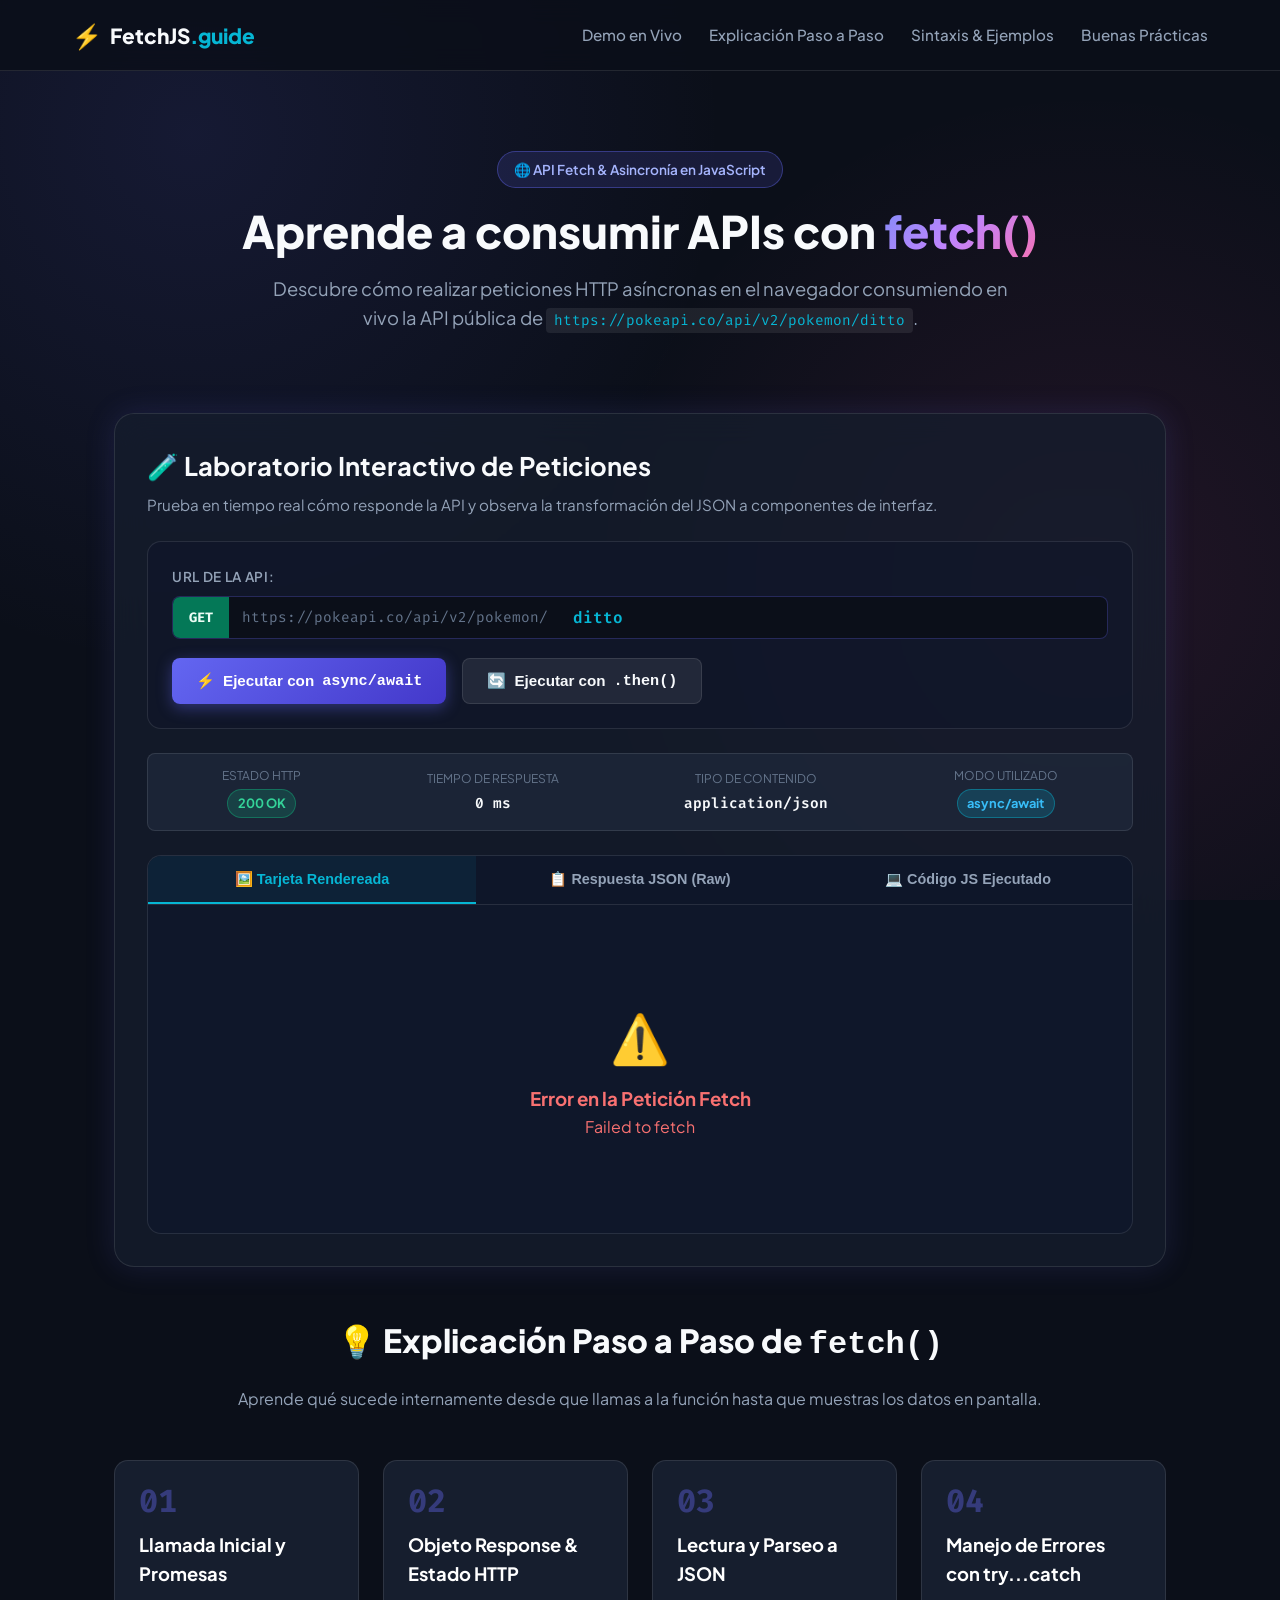
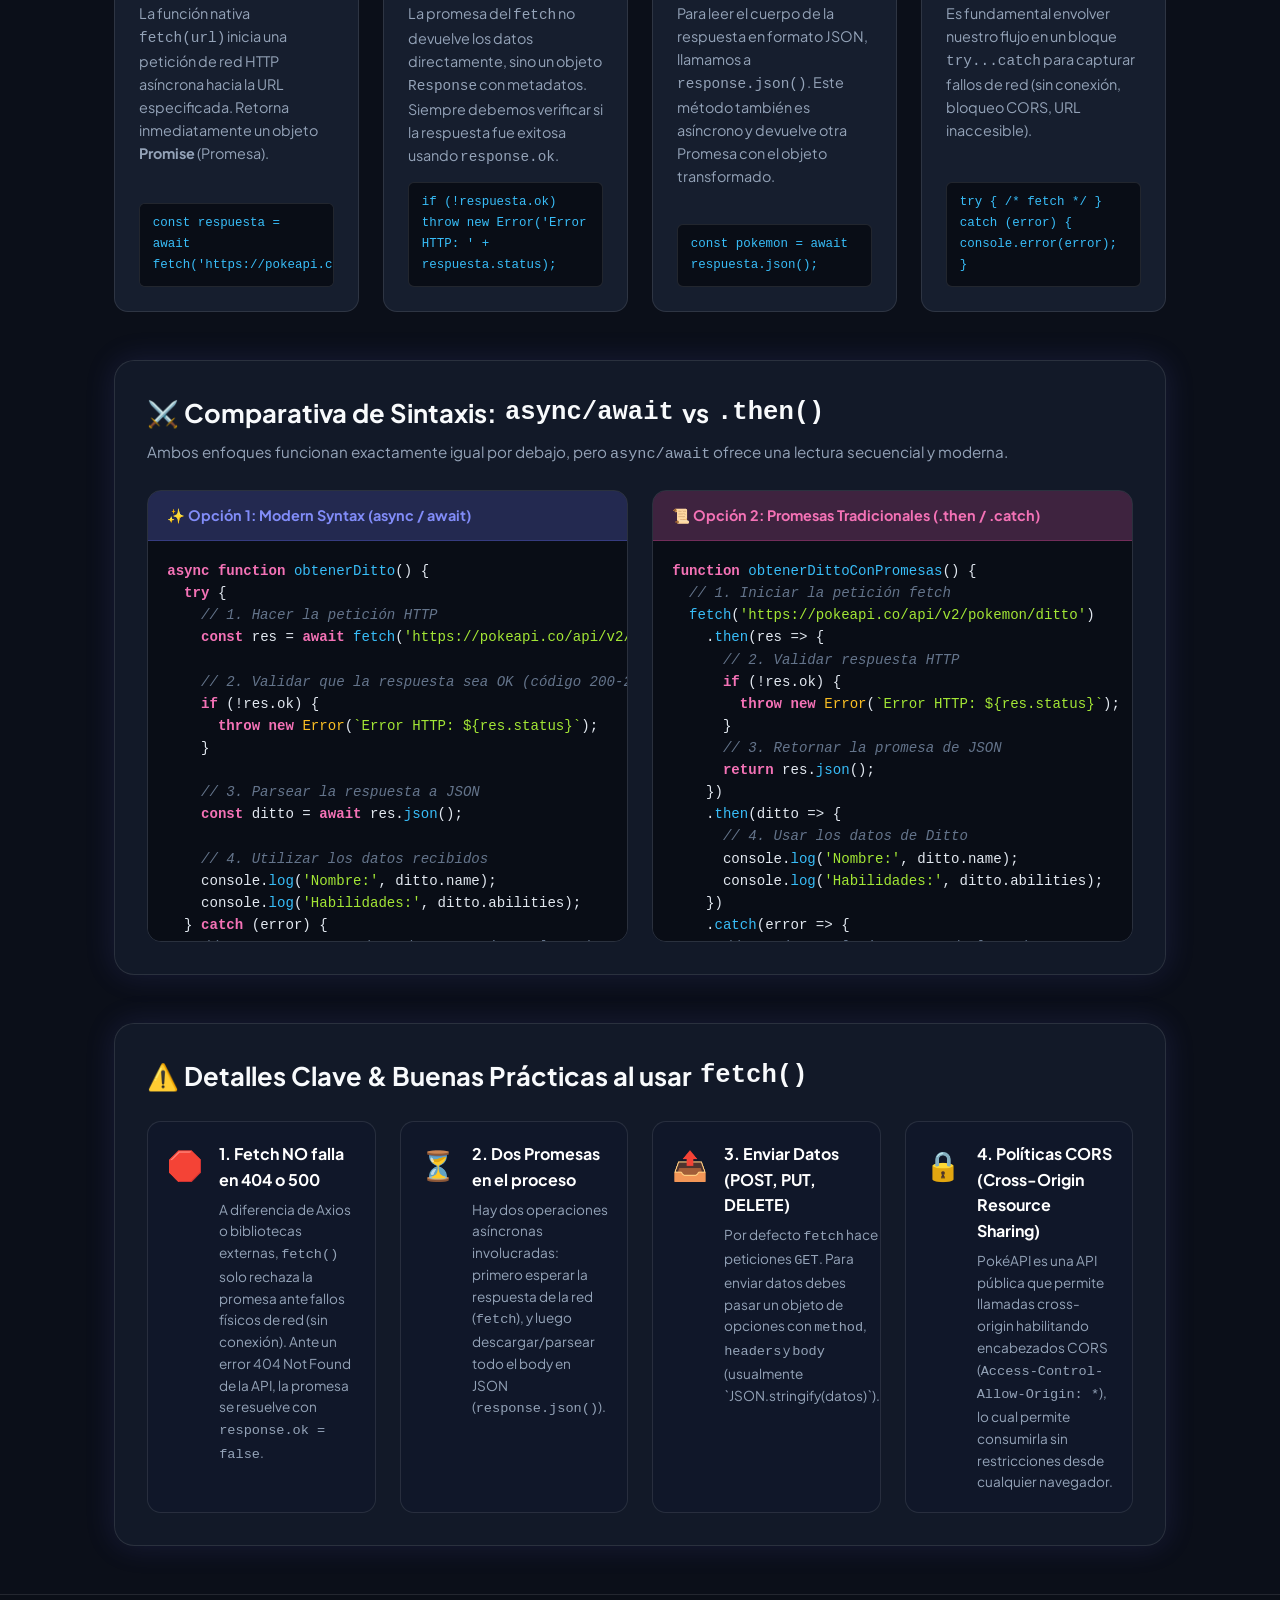
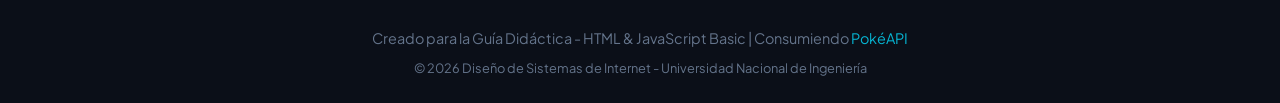
==== index.html @ 73b81c38 "init" ====
<!DOCTYPE html>
<html lang="es">

<head>
    <meta charset="UTF-8">
    <meta name="viewport" content="width=device-width, initial-scale=1.0">
    <title>Guía Interactiva: Cómo funciona Fetch en JavaScript con PokéAPI</title>
    <meta name="description" content="Aprende a utilizar la API Fetch de JavaScript consumiendo la PokéAPI pública de Ditto. Guía paso a paso con demos interactivas y código listo para usar.">
    <!-- Google Fonts -->
    <link rel="preconnect" href="https://fonts.googleapis.com">
    <link rel="preconnect" href="https://fonts.gstatic.com" crossorigin>
    <link href="https://fonts.googleapis.com/css2?family=Fira+Code:wght@400;500;600&family=Plus+Jakarta+Sans:wght@400;500;600;700;800&display=swap" rel="stylesheet">
    <!-- Estilos CSS -->
    <link rel="stylesheet" href="css/styles.css">
</head>

<body>

    <!-- Header Navigation -->
    <header class="navbar">
        <div class="nav-container">
            <div class="logo">
                <span class="logo-icon">⚡</span>
                <span class="logo-text">FetchJS<span class="highlight">.guide</span></span>
            </div>
            <nav>
                <a href="#demostracion" class="nav-link">Demo en Vivo</a>
                <a href="#explicacion" class="nav-link">Explicación Paso a Paso</a>
                <a href="#comparativa" class="nav-link">Sintaxis & Ejemplos</a>
                <a href="#buenas-practicas" class="nav-link">Buenas Prácticas</a>
            </nav>
        </div>
    </header>

    <main class="main-container">

        <!-- Hero Section -->
        <section class="hero-section">
            <div class="hero-badge">🌐 API Fetch & Asincronía en JavaScript</div>
            <h1 class="hero-title">Aprende a consumir APIs con <span class="gradient-text">fetch()</span></h1>
            <p class="hero-subtitle">
                Descubre cómo realizar peticiones HTTP asíncronas en el navegador consumiendo en vivo la API pública de 
                <code>https://pokeapi.co/api/v2/pokemon/ditto</code>.
            </p>
        </section>

        <!-- Live Playground Section -->
        <section id="demostracion" class="card demo-card">
            <div class="card-header">
                <h2>🧪 Laboratorio Interactivo de Peticiones</h2>
                <p>Prueba en tiempo real cómo responde la API y observa la transformación del JSON a componentes de interfaz.</p>
            </div>

            <div class="demo-controls">
                <div class="input-group">
                    <label for="pokemonInput">URL de la API:</label>
                    <div class="url-bar">
                        <span class="http-method">GET</span>
                        <span class="url-base">https://pokeapi.co/api/v2/pokemon/</span>
                        <input type="text" id="pokemonInput" value="ditto" placeholder="ej: ditto, pikachu, 132">
                    </div>
                </div>
                <div class="action-buttons">
                    <button id="btnFetchAsync" class="btn btn-primary">
                        <span class="btn-icon">⚡</span> Ejecutar con <code>async/await</code>
                    </button>
                    <button id="btnFetchPromises" class="btn btn-secondary">
                        <span class="btn-icon">🔄</span> Ejecutar con <code>.then()</code>
                    </button>
                </div>
            </div>

            <!-- Status & Metrics bar -->
            <div id="metricsBar" class="metrics-bar hidden">
                <div class="metric-item">
                    <span class="metric-label">Estado HTTP</span>
                    <span id="metricStatus" class="badge badge-success">200 OK</span>
                </div>
                <div class="metric-item">
                    <span class="metric-label">Tiempo de Respuesta</span>
                    <span id="metricTime" class="metric-value">0 ms</span>
                </div>
                <div class="metric-item">
                    <span class="metric-label">Tipo de Contenido</span>
                    <span id="metricType" class="metric-value">application/json</span>
                </div>
                <div class="metric-item">
                    <span class="metric-label">Modo Utilizado</span>
                    <span id="metricMode" class="badge badge-info">async/await</span>
                </div>
            </div>

            <!-- Tabs container -->
            <div class="tabs-container">
                <div class="tabs-header">
                    <button class="tab-btn active" data-tab="tab-card">🖼️ Tarjeta Rendereada</button>
                    <button class="tab-btn" data-tab="tab-json">📋 Respuesta JSON (Raw)</button>
                    <button class="tab-btn" data-tab="tab-code">💻 Código JS Ejecutado</button>
                </div>

                <div class="tabs-content">
                    <!-- Tab 1: Rendered Card -->
                    <div id="tab-card" class="tab-pane active">
                        <div id="pokemonCardDisplay" class="pokemon-display-container">
                            <div class="placeholder-state">
                                <span class="placeholder-icon">🔍</span>
                                <p>Haz clic en <strong>Ejecutar</strong> para obtener los datos de Ditto de la PokéAPI.</p>
                            </div>
                        </div>
                    </div>

                    <!-- Tab 2: Raw JSON -->
                    <div id="tab-json" class="tab-pane">
                        <div class="code-header">
                            <span>Respuesta Servidor JSON</span>
                            <button id="btnCopyJson" class="btn-sm">📋 Copiar JSON</button>
                        </div>
                        <pre id="jsonOutput" class="code-block"><code>// Presiona "Ejecutar" para ver la respuesta JSON aquí...</code></pre>
                    </div>

                    <!-- Tab 3: Executed Code -->
                    <div id="tab-code" class="tab-pane">
                        <div class="code-header">
                            <span id="codeTitle">Código JavaScript Ejecutado</span>
                            <button id="btnCopyCode" class="btn-sm">📋 Copiar Código</button>
                        </div>
                        <pre id="codeOutput" class="code-block"><code id="codeSnippetContent"></code></pre>
                    </div>
                </div>
            </div>
        </section>

        <!-- Step-by-Step Educational Explanation -->
        <section id="explicacion" class="explanation-section">
            <h2 class="section-title">💡 Explicación Paso a Paso de <code>fetch()</code></h2>
            <p class="section-subtitle">Aprende qué sucede internamente desde que llamas a la función hasta que muestras los datos en pantalla.</p>

            <div class="steps-grid">
                <!-- Step 1 -->
                <div class="step-card">
                    <div class="step-number">01</div>
                    <h3>Llamada Inicial y Promesas</h3>
                    <p>
                        La función nativa <code>fetch(url)</code> inicia una petición de red HTTP asíncrona hacia la URL especificada.
                        Retorna inmediatamente un objeto <strong>Promise</strong> (Promesa).
                    </p>
                    <div class="mini-code">
                        <code>const respuesta = await fetch('https://pokeapi.co/api/v2/pokemon/ditto');</code>
                    </div>
                </div>

                <!-- Step 2 -->
                <div class="step-card">
                    <div class="step-number">02</div>
                    <h3>Objeto Response & Estado HTTP</h3>
                    <p>
                        La promesa del <code>fetch</code> no devuelve los datos directamente, sino un objeto <code>Response</code> con metadatos.
                        Siempre debemos verificar si la respuesta fue exitosa usando <code>response.ok</code>.
                    </p>
                    <div class="mini-code">
                        <code>if (!respuesta.ok) throw new Error('Error HTTP: ' + respuesta.status);</code>
                    </div>
                </div>

                <!-- Step 3 -->
                <div class="step-card">
                    <div class="step-number">03</div>
                    <h3>Lectura y Parseo a JSON</h3>
                    <p>
                        Para leer el cuerpo de la respuesta en formato JSON, llamamos a <code>response.json()</code>.
                        Este método también es asíncrono y devuelve otra Promesa con el objeto transformado.
                    </p>
                    <div class="mini-code">
                        <code>const pokemon = await respuesta.json();</code>
                    </div>
                </div>

                <!-- Step 4 -->
                <div class="step-card">
                    <div class="step-number">04</div>
                    <h3>Manejo de Errores con try...catch</h3>
                    <p>
                        Es fundamental envolver nuestro flujo en un bloque <code>try...catch</code> para capturar fallos de red (sin conexión, bloqueo CORS, URL inaccesible).
                    </p>
                    <div class="mini-code">
                        <code>try { /* fetch */ } catch (error) { console.error(error); }</code>
                    </div>
                </div>
            </div>
        </section>

        <!-- Syntax Comparison Section -->
        <section id="comparativa" class="card">
            <div class="card-header">
                <h2>⚔️ Comparativa de Sintaxis: <code>async/await</code> vs <code>.then()</code></h2>
                <p>Ambos enfoques funcionan exactamente igual por debajo, pero <code>async/await</code> ofrece una lectura secuencial y moderna.</p>
            </div>

            <div class="comparison-grid">
                <!-- Modern Syntax -->
                <div class="code-box">
                    <div class="code-box-header badge-modern">
                        <span>✨ Opción 1: Modern Syntax (async / await)</span>
                    </div>
                    <pre class="code-block"><code><span class="kwd">async function</span> <span class="fn">obtenerDitto</span>() {
  <span class="kwd">try</span> {
    <span class="com">// 1. Hacer la petición HTTP</span>
    <span class="kwd">const</span> res = <span class="kwd">await</span> <span class="fn">fetch</span>(<span class="str">'https://pokeapi.co/api/v2/pokemon/ditto'</span>);
    
    <span class="com">// 2. Validar que la respuesta sea OK (código 200-299)</span>
    <span class="kwd">if</span> (!res.ok) {
      <span class="kwd">throw new</span> <span class="typ">Error</span>(<span class="str">`Error HTTP: ${res.status}`</span>);
    }

    <span class="com">// 3. Parsear la respuesta a JSON</span>
    <span class="kwd">const</span> ditto = <span class="kwd">await</span> res.<span class="fn">json</span>();
    
    <span class="com">// 4. Utilizar los datos recibidos</span>
    console.<span class="fn">log</span>(<span class="str">'Nombre:'</span>, ditto.name);
    console.<span class="fn">log</span>(<span class="str">'Habilidades:'</span>, ditto.abilities);
  } <span class="kwd">catch</span> (error) {
    <span class="com">// Captura errores de red o excepciones lanzadas</span>
    console.<span class="fn">error</span>(<span class="str">'Ocurrió un error:'</span>, error.message);
  }
}</code></pre>
                </div>

                <!-- Traditional Promises Syntax -->
                <div class="code-box">
                    <div class="code-box-header badge-traditional">
                        <span>📜 Opción 2: Promesas Tradicionales (.then / .catch)</span>
                    </div>
                    <pre class="code-block"><code><span class="kwd">function</span> <span class="fn">obtenerDittoConPromesas</span>() {
  <span class="com">// 1. Iniciar la petición fetch</span>
  <span class="fn">fetch</span>(<span class="str">'https://pokeapi.co/api/v2/pokemon/ditto'</span>)
    .<span class="fn">then</span>(res => {
      <span class="com">// 2. Validar respuesta HTTP</span>
      <span class="kwd">if</span> (!res.ok) {
        <span class="kwd">throw new</span> <span class="typ">Error</span>(<span class="str">`Error HTTP: ${res.status}`</span>);
      }
      <span class="com">// 3. Retornar la promesa de JSON</span>
      <span class="kwd">return</span> res.<span class="fn">json</span>();
    })
    .<span class="fn">then</span>(ditto => {
      <span class="com">// 4. Usar los datos de Ditto</span>
      console.<span class="fn">log</span>(<span class="str">'Nombre:'</span>, ditto.name);
      console.<span class="fn">log</span>(<span class="str">'Habilidades:'</span>, ditto.abilities);
    })
    .<span class="fn">catch</span>(error => {
      <span class="com">// Manejar cualquier error de la cadena</span>
      console.<span class="fn">error</span>(<span class="str">'Ocurrió un error:'</span>, error.message);
    });
}</code></pre>
                </div>
            </div>
        </section>

        <!-- Best Practices & Gotchas -->
        <section id="buenas-practicas" class="card">
            <div class="card-header">
                <h2>⚠️ Detalles Clave & Buenas Prácticas al usar <code>fetch()</code></h2>
            </div>
            <div class="tips-grid">
                <div class="tip-card">
                    <div class="tip-icon">🛑</div>
                    <div>
                        <h4>1. Fetch NO falla en 404 o 500</h4>
                        <p>A diferencia de Axios o bibliotecas externas, <code>fetch()</code> solo rechaza la promesa ante fallos físicos de red (sin conexión). Ante un error 404 Not Found de la API, la promesa se resuelve con <code>response.ok = false</code>.</p>
                    </div>
                </div>

                <div class="tip-card">
                    <div class="tip-icon">⏳</div>
                    <div>
                        <h4>2. Dos Promesas en el proceso</h4>
                        <p>Hay dos operaciones asíncronas involucradas: primero esperar la respuesta de la red (<code>fetch</code>), y luego descargar/parsear todo el body en JSON (<code>response.json()</code>).</p>
                    </div>
                </div>

                <div class="tip-card">
                    <div class="tip-icon">📤</div>
                    <div>
                        <h4>3. Enviar Datos (POST, PUT, DELETE)</h4>
                        <p>Por defecto <code>fetch</code> hace peticiones <code>GET</code>. Para enviar datos debes pasar un objeto de opciones con <code>method</code>, <code>headers</code> y <code>body</code> (usualmente `JSON.stringify(datos)`).</p>
                    </div>
                </div>

                <div class="tip-card">
                    <div class="tip-icon">🔒</div>
                    <div>
                        <h4>4. Políticas CORS (Cross-Origin Resource Sharing)</h4>
                        <p>PokéAPI es una API pública que permite llamadas cross-origin habilitando encabezados CORS (<code>Access-Control-Allow-Origin: *</code>), lo cual permite consumirla sin restricciones desde cualquier navegador.</p>
                    </div>
                </div>
            </div>
        </section>

    </main>

    <!-- Footer -->
    <footer class="footer">
        <div class="footer-content">
            <p>Creado para la Guía Didáctica - HTML & JavaScript Basic | Consumiendo <a href="https://pokeapi.co/" target="_blank">PokéAPI</a></p>
            <p class="copyright">&copy; 2026 Dise&ntilde;o de Sistemas de Internet - Universidad Nacional de Ingeniería</p>
        </div>
    </footer>

    <!-- JavaScript Logic -->
    <script src="js/app.js"></script>
</body>

</html>
---- css/styles.css ----
/* ==========================================================================
   FetchJS Guide - Modern Dark CSS Design System
   ========================================================================== */

:root {
    --bg-main: #0b0f19;
    --bg-card: rgba(22, 30, 46, 0.75);
    --bg-card-solid: #161e2e;
    --bg-input: #0f172a;
    --border-color: rgba(255, 255, 255, 0.1);
    --border-accent: rgba(99, 102, 241, 0.3);

    --text-primary: #f8fafc;
    --text-secondary: #94a3b8;
    --text-muted: #64748b;

    --accent-primary: #6366f1;
    --accent-primary-hover: #4f46e5;
    --accent-secondary: #ec4899;
    --accent-cyan: #06b6d4;
    --accent-pokemon: #ff3d5a;
    --accent-success: #10b981;
    --accent-warning: #f59e0b;

    --font-sans: 'Plus Jakarta Sans', -apple-system, BlinkMacSystemFont, sans-serif;
    --font-code: 'Fira Code', monospace;

    --radius-sm: 8px;
    --radius-md: 14px;
    --radius-lg: 20px;
    --shadow-glow: 0 0 30px rgba(99, 102, 241, 0.15);
}

/* Reset & Base Styles */
* {
    box-sizing: border-box;
    margin: 0;
    padding: 0;
}

html {
    scroll-behavior: smooth;
}

body {
    font-family: var(--font-sans);
    background-color: var(--bg-main);
    color: var(--text-primary);
    line-height: 1.6;
    min-height: 100vh;
    background-image: 
        radial-gradient(circle at 15% 15%, rgba(99, 102, 241, 0.12) 0%, transparent 40%),
        radial-gradient(circle at 85% 65%, rgba(236, 72, 153, 0.1) 0%, transparent 40%);
    background-attachment: fixed;
}

/* Navigation Bar */
.navbar {
    position: sticky;
    top: 0;
    z-index: 100;
    background: rgba(11, 15, 25, 0.85);
    backdrop-filter: blur(12px);
    border-bottom: 1px solid var(--border-color);
}

.nav-container {
    max-width: 1200px;
    margin: 0 auto;
    padding: 1rem 2rem;
    display: flex;
    justify-content: space-between;
    align-items: center;
}

.logo {
    display: flex;
    align-items: center;
    gap: 0.5rem;
    font-size: 1.3rem;
    font-weight: 800;
}

.logo-icon {
    font-size: 1.5rem;
}

.highlight {
    color: var(--accent-cyan);
}

.nav-link {
    color: var(--text-secondary);
    text-decoration: none;
    margin-left: 1.5rem;
    font-size: 0.95rem;
    font-weight: 500;
    transition: all 0.2s ease;
}

.nav-link:hover {
    color: var(--text-primary);
    text-shadow: 0 0 10px rgba(255, 255, 255, 0.3);
}

/* Layout Container */
.main-container {
    max-width: 1100px;
    margin: 0 auto;
    padding: 3rem 1.5rem;
    display: flex;
    flex-direction: column;
    gap: 3rem;
}

/* Hero Section */
.hero-section {
    text-align: center;
    padding: 2rem 0;
}

.hero-badge {
    display: inline-block;
    padding: 0.4rem 1rem;
    border-radius: 50px;
    background: rgba(99, 102, 241, 0.15);
    border: 1px solid rgba(99, 102, 241, 0.4);
    color: #a5b4fc;
    font-size: 0.85rem;
    font-weight: 600;
    margin-bottom: 1rem;
}

.hero-title {
    font-size: 2.8rem;
    font-weight: 800;
    line-height: 1.2;
    margin-bottom: 1rem;
}

.gradient-text {
    background: linear-gradient(135deg, #818cf8 0%, #c084fc 50%, #f472b6 100%);
    -webkit-background-clip: text;
    -webkit-text-fill-color: transparent;
}

.hero-subtitle {
    font-size: 1.15rem;
    color: var(--text-secondary);
    max-width: 750px;
    margin: 0 auto;
}

.hero-subtitle code {
    background: rgba(255, 255, 255, 0.08);
    padding: 0.2rem 0.5rem;
    border-radius: 4px;
    font-family: var(--font-code);
    color: var(--accent-cyan);
    font-size: 0.9rem;
}

/* Cards & Containers */
.card {
    background: var(--bg-card);
    backdrop-filter: blur(16px);
    border: 1px solid var(--border-color);
    border-radius: var(--radius-lg);
    padding: 2rem;
    box-shadow: var(--shadow-glow);
}

.card-header {
    margin-bottom: 1.5rem;
}

.card-header h2 {
    font-size: 1.6rem;
    margin-bottom: 0.4rem;
    display: flex;
    align-items: center;
    gap: 0.5rem;
}

.card-header p {
    color: var(--text-secondary);
    font-size: 0.95rem;
}

/* Demo Controls */
.demo-controls {
    display: flex;
    flex-direction: column;
    gap: 1.2rem;
    background: rgba(15, 23, 42, 0.6);
    padding: 1.5rem;
    border-radius: var(--radius-md);
    border: 1px solid var(--border-color);
    margin-bottom: 1.5rem;
}

.input-group label {
    display: block;
    font-size: 0.85rem;
    font-weight: 600;
    color: var(--text-secondary);
    margin-bottom: 0.5rem;
    text-transform: uppercase;
    letter-spacing: 0.05em;
}

.url-bar {
    display: flex;
    align-items: center;
    background: var(--bg-main);
    border: 1px solid var(--border-accent);
    border-radius: var(--radius-sm);
    overflow: hidden;
}

.http-method {
    background: #047857;
    color: #ecfdf5;
    font-weight: 700;
    padding: 0.6rem 1rem;
    font-size: 0.85rem;
    font-family: var(--font-code);
}

.url-base {
    padding: 0 0.8rem;
    color: var(--text-muted);
    font-family: var(--font-code);
    font-size: 0.9rem;
    white-space: nowrap;
}

.url-bar input {
    flex: 1;
    background: transparent;
    border: none;
    color: var(--accent-cyan);
    font-family: var(--font-code);
    font-size: 1rem;
    font-weight: 600;
    padding: 0.6rem 0.8rem;
    outline: none;
}

.action-buttons {
    display: flex;
    gap: 1rem;
    flex-wrap: wrap;
}

/* Buttons */
.btn {
    padding: 0.8rem 1.5rem;
    border-radius: var(--radius-sm);
    font-weight: 600;
    font-size: 0.95rem;
    cursor: pointer;
    border: none;
    display: inline-flex;
    align-items: center;
    gap: 0.5rem;
    transition: all 0.2s ease;
}

.btn-primary {
    background: linear-gradient(135deg, var(--accent-primary) 0%, #4338ca 100%);
    color: #fff;
    box-shadow: 0 4px 15px rgba(99, 102, 241, 0.4);
}

.btn-primary:hover {
    transform: translateY(-2px);
    box-shadow: 0 6px 20px rgba(99, 102, 241, 0.6);
}

.btn-secondary {
    background: rgba(255, 255, 255, 0.08);
    color: var(--text-primary);
    border: 1px solid var(--border-color);
}

.btn-secondary:hover {
    background: rgba(255, 255, 255, 0.15);
    transform: translateY(-2px);
}

.btn-sm {
    background: rgba(255, 255, 255, 0.1);
    border: 1px solid var(--border-color);
    color: var(--text-secondary);
    padding: 0.3rem 0.7rem;
    border-radius: 4px;
    font-size: 0.8rem;
    cursor: pointer;
    transition: all 0.2s ease;
}

.btn-sm:hover {
    background: rgba(255, 255, 255, 0.2);
    color: var(--text-primary);
}

/* Metrics Bar */
.metrics-bar {
    display: flex;
    justify-content: space-around;
    align-items: center;
    background: rgba(30, 41, 59, 0.8);
    padding: 0.8rem 1.2rem;
    border-radius: var(--radius-sm);
    border: 1px solid var(--border-color);
    margin-bottom: 1.5rem;
    flex-wrap: wrap;
    gap: 1rem;
}

.metrics-bar.hidden {
    display: none;
}

.metric-item {
    display: flex;
    flex-direction: column;
    align-items: center;
    gap: 0.2rem;
}

.metric-label {
    font-size: 0.75rem;
    color: var(--text-muted);
    text-transform: uppercase;
}

.metric-value {
    font-weight: 600;
    font-size: 0.9rem;
    font-family: var(--font-code);
}

.badge {
    padding: 0.2rem 0.6rem;
    border-radius: 20px;
    font-size: 0.8rem;
    font-weight: 700;
}

.badge-success { background: rgba(16, 185, 129, 0.2); color: #34d399; border: 1px solid rgba(16, 185, 129, 0.4); }
.badge-danger { background: rgba(239, 68, 68, 0.2); color: #f87171; border: 1px solid rgba(239, 68, 68, 0.4); }
.badge-info { background: rgba(6, 182, 212, 0.2); color: #38bdf8; border: 1px solid rgba(6, 182, 212, 0.4); }

/* Tabs Component */
.tabs-container {
    border: 1px solid var(--border-color);
    border-radius: var(--radius-md);
    overflow: hidden;
    background: var(--bg-input);
}

.tabs-header {
    display: flex;
    background: rgba(15, 23, 42, 0.9);
    border-bottom: 1px solid var(--border-color);
}

.tab-btn {
    flex: 1;
    padding: 0.9rem 1rem;
    background: transparent;
    border: none;
    color: var(--text-secondary);
    font-weight: 600;
    font-size: 0.9rem;
    cursor: pointer;
    transition: all 0.2s ease;
    border-bottom: 2px solid transparent;
}

.tab-btn:hover {
    color: var(--text-primary);
    background: rgba(255, 255, 255, 0.03);
}

.tab-btn.active {
    color: var(--accent-cyan);
    border-bottom-color: var(--accent-cyan);
    background: rgba(6, 182, 212, 0.08);
}

.tabs-content {
    padding: 1.5rem;
}

.tab-pane {
    display: none;
}

.tab-pane.active {
    display: block;
}

/* Rendered Pokemon Card */
.pokemon-display-container {
    min-height: 280px;
    display: flex;
    align-items: center;
    justify-content: center;
}

.placeholder-state {
    text-align: center;
    color: var(--text-muted);
}

.placeholder-icon {
    font-size: 3rem;
    display: block;
    margin-bottom: 0.5rem;
}

/* Pokemon Card Design */
.pokemon-card {
    display: flex;
    flex-direction: row;
    gap: 2rem;
    background: linear-gradient(135deg, rgba(30, 41, 59, 0.8) 0%, rgba(15, 23, 42, 0.9) 100%);
    border: 1px solid rgba(255, 255, 255, 0.15);
    border-radius: var(--radius-md);
    padding: 1.5rem;
    width: 100%;
    align-items: center;
    box-shadow: 0 10px 30px rgba(0, 0, 0, 0.4);
}

@media (max-width: 768px) {
    .pokemon-card {
        flex-direction: column;
        text-align: center;
    }
}

.pokemon-img-box {
    position: relative;
    background: radial-gradient(circle, rgba(99, 102, 241, 0.2) 0%, transparent 70%);
    padding: 1rem;
    border-radius: 50%;
    flex-shrink: 0;
}

.pokemon-img-box img {
    width: 180px;
    height: 180px;
    object-fit: contain;
    filter: drop-shadow(0 8px 16px rgba(0, 0, 0, 0.5));
    transition: transform 0.3s ease;
}

.pokemon-img-box img:hover {
    transform: scale(1.08) rotate(3deg);
}

.pokemon-info {
    flex: 1;
    display: flex;
    flex-direction: column;
    gap: 0.8rem;
}

.pokemon-title-row {
    display: flex;
    align-items: center;
    gap: 1rem;
}

.pokemon-name {
    font-size: 2rem;
    font-weight: 800;
    text-transform: capitalize;
    color: #fff;
}

.pokemon-id {
    font-family: var(--font-code);
    color: var(--text-muted);
    font-size: 1.1rem;
    font-weight: 700;
}

.types-list {
    display: flex;
    gap: 0.5rem;
}

.type-tag {
    padding: 0.2rem 0.8rem;
    border-radius: 12px;
    font-size: 0.8rem;
    font-weight: 700;
    text-transform: uppercase;
    letter-spacing: 0.05em;
    background: rgba(255, 255, 255, 0.1);
    border: 1px solid rgba(255, 255, 255, 0.2);
}

.pokemon-stats {
    display: grid;
    grid-template-columns: repeat(auto-fit, minmax(130px, 1fr));
    gap: 0.8rem;
    margin-top: 0.5rem;
}

.stat-item {
    background: rgba(15, 23, 42, 0.6);
    padding: 0.6rem 0.8rem;
    border-radius: 8px;
    border: 1px solid rgba(255, 255, 255, 0.05);
}

.stat-label {
    font-size: 0.75rem;
    color: var(--text-secondary);
    display: block;
    margin-bottom: 0.2rem;
}

.stat-val {
    font-weight: 700;
    font-size: 1rem;
    color: var(--accent-cyan);
}

.stat-bar-bg {
    height: 4px;
    background: rgba(255, 255, 255, 0.1);
    border-radius: 2px;
    margin-top: 0.4rem;
    overflow: hidden;
}

.stat-bar-fill {
    height: 100%;
    background: linear-gradient(90deg, var(--accent-cyan), var(--accent-primary));
    border-radius: 2px;
}

/* Code Display Block */
.code-header {
    display: flex;
    justify-content: space-between;
    align-items: center;
    margin-bottom: 0.8rem;
    font-size: 0.85rem;
    color: var(--text-secondary);
}

.code-block {
    background: #090d16;
    padding: 1.2rem;
    border-radius: var(--radius-sm);
    border: 1px solid var(--border-color);
    font-family: var(--font-code);
    font-size: 0.88rem;
    color: #e2e8f0;
    overflow-x: auto;
    max-height: 400px;
    line-height: 1.5;
}

/* Syntax Highlighting */
.kwd { color: #f472b6; font-weight: 600; }
.fn  { color: #38bdf8; }
.str { color: #a3e635; }
.typ { color: #fbbf24; }
.com { color: #64748b; font-style: italic; }

/* Educational Steps Section */
.explanation-section {
    display: flex;
    flex-direction: column;
    gap: 1.5rem;
}

.section-title {
    font-size: 2rem;
    font-weight: 800;
    text-align: center;
}

.section-subtitle {
    text-align: center;
    color: var(--text-secondary);
    margin-top: -0.5rem;
    margin-bottom: 1.5rem;
}

.steps-grid {
    display: grid;
    grid-template-columns: repeat(auto-fit, minmax(240px, 1fr));
    gap: 1.5rem;
}

.step-card {
    background: var(--bg-card-solid);
    border: 1px solid var(--border-color);
    border-radius: var(--radius-md);
    padding: 1.5rem;
    position: relative;
    display: flex;
    flex-direction: column;
    gap: 0.8rem;
    transition: transform 0.2s ease, border-color 0.2s ease;
}

.step-card:hover {
    transform: translateY(-4px);
    border-color: var(--accent-primary);
}

.step-number {
    font-family: var(--font-code);
    font-size: 2rem;
    font-weight: 800;
    color: rgba(99, 102, 241, 0.4);
    line-height: 1;
}

.step-card h3 {
    font-size: 1.15rem;
    color: #fff;
}

.step-card p {
    font-size: 0.9rem;
    color: var(--text-secondary);
}

.mini-code {
    margin-top: auto;
    background: #090d16;
    padding: 0.6rem 0.8rem;
    border-radius: 6px;
    border: 1px solid var(--border-color);
    font-family: var(--font-code);
    font-size: 0.78rem;
    color: #38bdf8;
    overflow-x: auto;
}

/* Comparison Section */
.comparison-grid {
    display: grid;
    grid-template-columns: repeat(auto-fit, minmax(320px, 1fr));
    gap: 1.5rem;
}

.code-box {
    display: flex;
    flex-direction: column;
    border-radius: var(--radius-md);
    overflow: hidden;
    border: 1px solid var(--border-color);
}

.code-box-header {
    padding: 0.8rem 1.2rem;
    font-weight: 700;
    font-size: 0.9rem;
}

.badge-modern {
    background: rgba(99, 102, 241, 0.2);
    color: #818cf8;
    border-bottom: 1px solid rgba(99, 102, 241, 0.3);
}

.badge-traditional {
    background: rgba(236, 72, 153, 0.2);
    color: #f472b6;
    border-bottom: 1px solid rgba(236, 72, 153, 0.3);
}

.code-box .code-block {
    border-radius: 0;
    border: none;
    height: 100%;
}

/* Tips Grid */
.tips-grid {
    display: grid;
    grid-template-columns: repeat(auto-fit, minmax(220px, 1fr));
    gap: 1.5rem;
    margin-top: 1rem;
}

.tip-card {
    display: flex;
    gap: 1rem;
    background: rgba(15, 23, 42, 0.5);
    padding: 1.2rem;
    border-radius: var(--radius-md);
    border: 1px solid var(--border-color);
}

.tip-icon {
    font-size: 1.8rem;
    flex-shrink: 0;
}

.tip-card h4 {
    font-size: 1rem;
    margin-bottom: 0.4rem;
    color: #fff;
}

.tip-card p {
    font-size: 0.85rem;
    color: var(--text-secondary);
}

/* Spinner Loader */
.spinner-container {
    display: flex;
    flex-direction: column;
    align-items: center;
    gap: 1rem;
}

.spinner {
    width: 48px;
    height: 48px;
    border: 4px solid rgba(255, 255, 255, 0.1);
    border-left-color: var(--accent-cyan);
    border-radius: 50%;
    animation: spin 0.8s linear infinite;
}

@keyframes spin {
    to { transform: rotate(360deg); }
}

/* Footer */
.footer {
    border-top: 1px solid var(--border-color);
    background: rgba(11, 15, 25, 0.95);
    padding: 2rem 1.5rem;
    text-align: center;
    color: var(--text-muted);
    font-size: 0.9rem;
}

.footer a {
    color: var(--accent-cyan);
    text-decoration: none;
}

.footer a:hover {
    text-decoration: underline;
}

.copyright {
    margin-top: 0.5rem;
    font-size: 0.8rem;
}
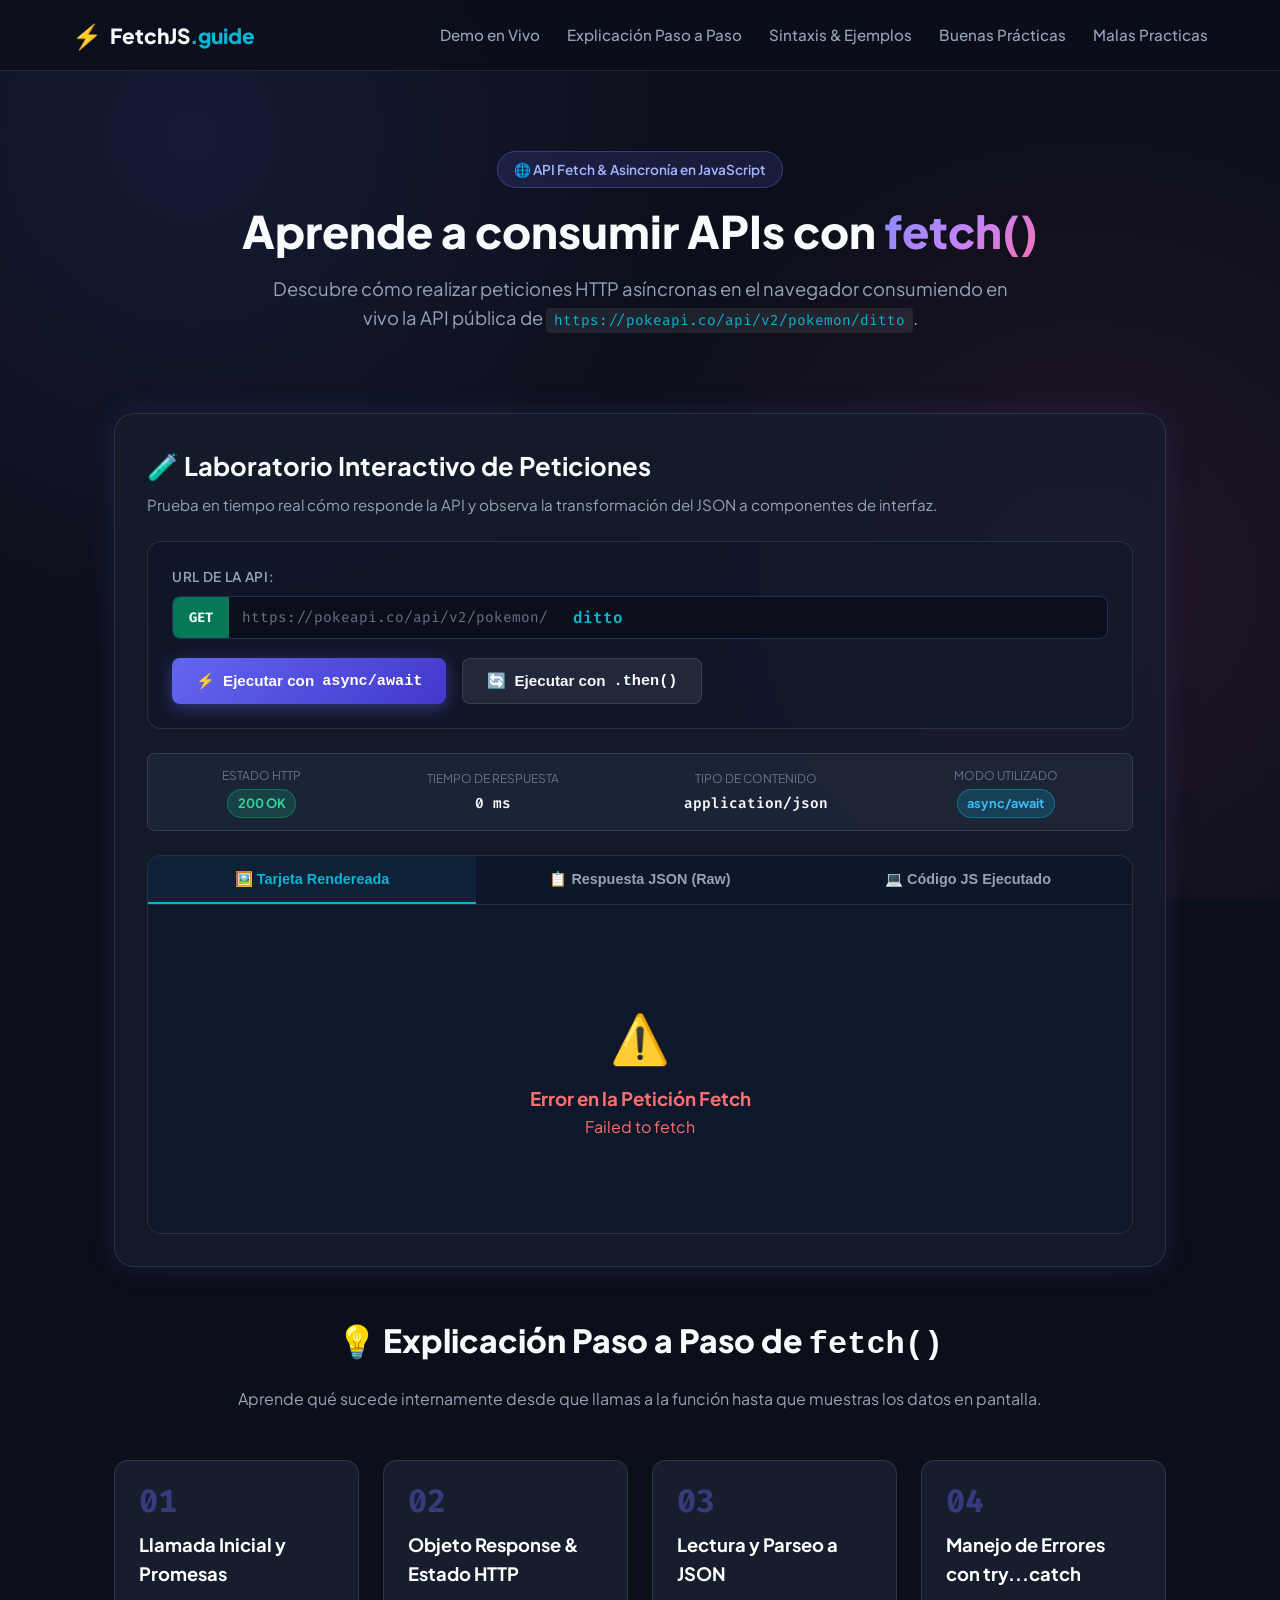
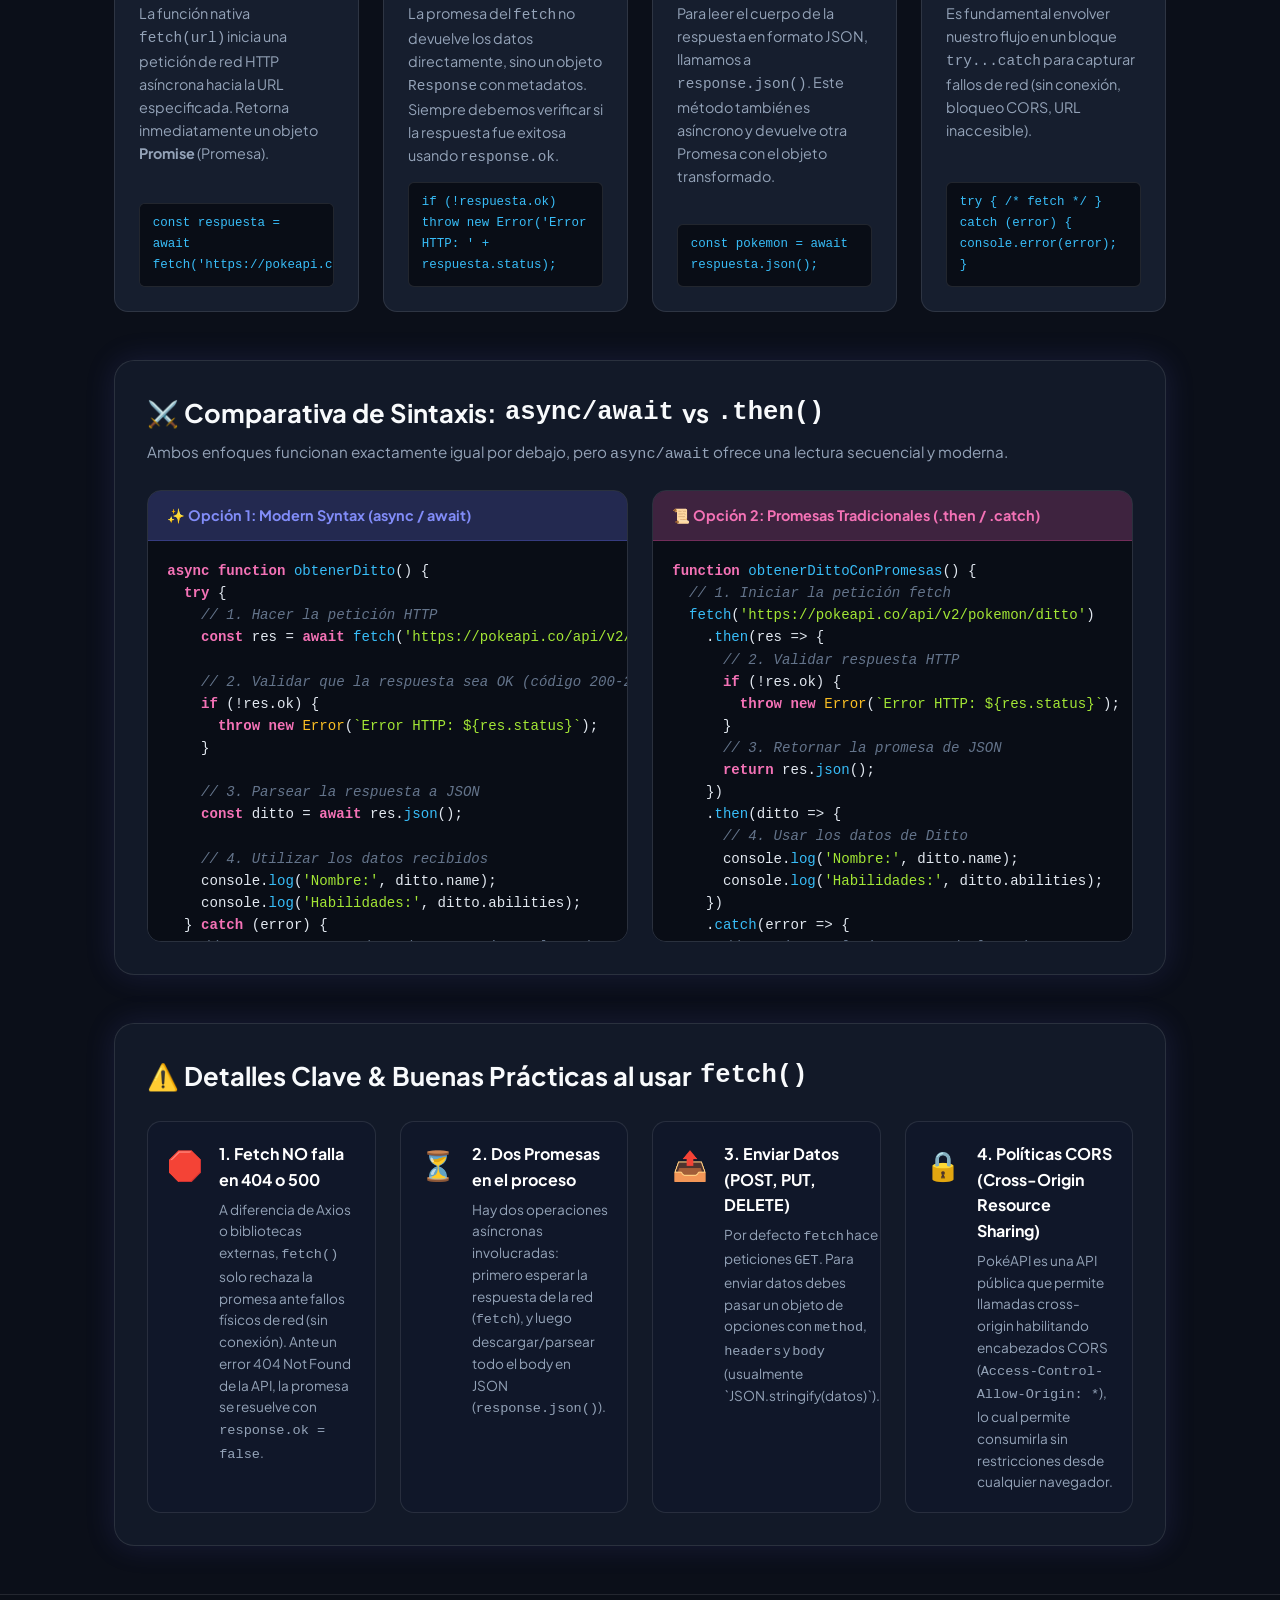
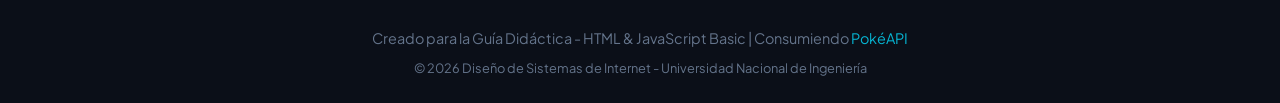
==== commit 3896c7d4: "agrego malas practicas" ====
--- a/index.html
+++ b/index.html
@@ -5,11 +5,14 @@
     <meta charset="UTF-8">
     <meta name="viewport" content="width=device-width, initial-scale=1.0">
     <title>Guía Interactiva: Cómo funciona Fetch en JavaScript con PokéAPI</title>
-    <meta name="description" content="Aprende a utilizar la API Fetch de JavaScript consumiendo la PokéAPI pública de Ditto. Guía paso a paso con demos interactivas y código listo para usar.">
+    <meta name="description"
+        content="Aprende a utilizar la API Fetch de JavaScript consumiendo la PokéAPI pública de Ditto. Guía paso a paso con demos interactivas y código listo para usar.">
     <!-- Google Fonts -->
     <link rel="preconnect" href="https://fonts.googleapis.com">
     <link rel="preconnect" href="https://fonts.gstatic.com" crossorigin>
-    <link href="https://fonts.googleapis.com/css2?family=Fira+Code:wght@400;500;600&family=Plus+Jakarta+Sans:wght@400;500;600;700;800&display=swap" rel="stylesheet">
+    <link
+        href="https://fonts.googleapis.com/css2?family=Fira+Code:wght@400;500;600&family=Plus+Jakarta+Sans:wght@400;500;600;700;800&display=swap"
+        rel="stylesheet">
     <!-- Estilos CSS -->
     <link rel="stylesheet" href="css/styles.css">
 </head>
@@ -28,6 +31,7 @@
                 <a href="#explicacion" class="nav-link">Explicación Paso a Paso</a>
                 <a href="#comparativa" class="nav-link">Sintaxis & Ejemplos</a>
                 <a href="#buenas-practicas" class="nav-link">Buenas Prácticas</a>
+                <a href="#malas-practicas" class="nav-link">Malas Practicas</a>
             </nav>
         </div>
     </header>
@@ -39,7 +43,7 @@
             <div class="hero-badge">🌐 API Fetch & Asincronía en JavaScript</div>
             <h1 class="hero-title">Aprende a consumir APIs con <span class="gradient-text">fetch()</span></h1>
             <p class="hero-subtitle">
-                Descubre cómo realizar peticiones HTTP asíncronas en el navegador consumiendo en vivo la API pública de 
+                Descubre cómo realizar peticiones HTTP asíncronas en el navegador consumiendo en vivo la API pública de
                 <code>https://pokeapi.co/api/v2/pokemon/ditto</code>.
             </p>
         </section>
@@ -48,7 +52,8 @@
         <section id="demostracion" class="card demo-card">
             <div class="card-header">
                 <h2>🧪 Laboratorio Interactivo de Peticiones</h2>
-                <p>Prueba en tiempo real cómo responde la API y observa la transformación del JSON a componentes de interfaz.</p>
+                <p>Prueba en tiempo real cómo responde la API y observa la transformación del JSON a componentes de
+                    interfaz.</p>
             </div>
 
             <div class="demo-controls">
@@ -104,7 +109,8 @@
                         <div id="pokemonCardDisplay" class="pokemon-display-container">
                             <div class="placeholder-state">
                                 <span class="placeholder-icon">🔍</span>
-                                <p>Haz clic en <strong>Ejecutar</strong> para obtener los datos de Ditto de la PokéAPI.</p>
+                                <p>Haz clic en <strong>Ejecutar</strong> para obtener los datos de Ditto de la PokéAPI.
+                                </p>
                             </div>
                         </div>
                     </div>
@@ -115,7 +121,8 @@
                             <span>Respuesta Servidor JSON</span>
                             <button id="btnCopyJson" class="btn-sm">📋 Copiar JSON</button>
                         </div>
-                        <pre id="jsonOutput" class="code-block"><code>// Presiona "Ejecutar" para ver la respuesta JSON aquí...</code></pre>
+                        <pre id="jsonOutput"
+                            class="code-block"><code>// Presiona "Ejecutar" para ver la respuesta JSON aquí...</code></pre>
                     </div>
 
                     <!-- Tab 3: Executed Code -->
@@ -133,7 +140,8 @@
         <!-- Step-by-Step Educational Explanation -->
         <section id="explicacion" class="explanation-section">
             <h2 class="section-title">💡 Explicación Paso a Paso de <code>fetch()</code></h2>
-            <p class="section-subtitle">Aprende qué sucede internamente desde que llamas a la función hasta que muestras los datos en pantalla.</p>
+            <p class="section-subtitle">Aprende qué sucede internamente desde que llamas a la función hasta que muestras
+                los datos en pantalla.</p>
 
             <div class="steps-grid">
                 <!-- Step 1 -->
@@ -141,7 +149,8 @@
                     <div class="step-number">01</div>
                     <h3>Llamada Inicial y Promesas</h3>
                     <p>
-                        La función nativa <code>fetch(url)</code> inicia una petición de red HTTP asíncrona hacia la URL especificada.
+                        La función nativa <code>fetch(url)</code> inicia una petición de red HTTP asíncrona hacia la URL
+                        especificada.
                         Retorna inmediatamente un objeto <strong>Promise</strong> (Promesa).
                     </p>
                     <div class="mini-code">
@@ -154,7 +163,8 @@
                     <div class="step-number">02</div>
                     <h3>Objeto Response & Estado HTTP</h3>
                     <p>
-                        La promesa del <code>fetch</code> no devuelve los datos directamente, sino un objeto <code>Response</code> con metadatos.
+                        La promesa del <code>fetch</code> no devuelve los datos directamente, sino un objeto
+                        <code>Response</code> con metadatos.
                         Siempre debemos verificar si la respuesta fue exitosa usando <code>response.ok</code>.
                     </p>
                     <div class="mini-code">
@@ -180,7 +190,8 @@
                     <div class="step-number">04</div>
                     <h3>Manejo de Errores con try...catch</h3>
                     <p>
-                        Es fundamental envolver nuestro flujo en un bloque <code>try...catch</code> para capturar fallos de red (sin conexión, bloqueo CORS, URL inaccesible).
+                        Es fundamental envolver nuestro flujo en un bloque <code>try...catch</code> para capturar fallos
+                        de red (sin conexión, bloqueo CORS, URL inaccesible).
                     </p>
                     <div class="mini-code">
                         <code>try { /* fetch */ } catch (error) { console.error(error); }</code>
@@ -193,7 +204,8 @@
         <section id="comparativa" class="card">
             <div class="card-header">
                 <h2>⚔️ Comparativa de Sintaxis: <code>async/await</code> vs <code>.then()</code></h2>
-                <p>Ambos enfoques funcionan exactamente igual por debajo, pero <code>async/await</code> ofrece una lectura secuencial y moderna.</p>
+                <p>Ambos enfoques funcionan exactamente igual por debajo, pero <code>async/await</code> ofrece una
+                    lectura secuencial y moderna.</p>
             </div>
 
             <div class="comparison-grid">
@@ -265,7 +277,9 @@
                     <div class="tip-icon">🛑</div>
                     <div>
                         <h4>1. Fetch NO falla en 404 o 500</h4>
-                        <p>A diferencia de Axios o bibliotecas externas, <code>fetch()</code> solo rechaza la promesa ante fallos físicos de red (sin conexión). Ante un error 404 Not Found de la API, la promesa se resuelve con <code>response.ok = false</code>.</p>
+                        <p>A diferencia de Axios o bibliotecas externas, <code>fetch()</code> solo rechaza la promesa
+                            ante fallos físicos de red (sin conexión). Ante un error 404 Not Found de la API, la promesa
+                            se resuelve con <code>response.ok = false</code>.</p>
                     </div>
                 </div>
 
@@ -273,7 +287,9 @@
                     <div class="tip-icon">⏳</div>
                     <div>
                         <h4>2. Dos Promesas en el proceso</h4>
-                        <p>Hay dos operaciones asíncronas involucradas: primero esperar la respuesta de la red (<code>fetch</code>), y luego descargar/parsear todo el body en JSON (<code>response.json()</code>).</p>
+                        <p>Hay dos operaciones asíncronas involucradas: primero esperar la respuesta de la red
+                            (<code>fetch</code>), y luego descargar/parsear todo el body en JSON
+                            (<code>response.json()</code>).</p>
                     </div>
                 </div>
 
@@ -281,7 +297,9 @@
                     <div class="tip-icon">📤</div>
                     <div>
                         <h4>3. Enviar Datos (POST, PUT, DELETE)</h4>
-                        <p>Por defecto <code>fetch</code> hace peticiones <code>GET</code>. Para enviar datos debes pasar un objeto de opciones con <code>method</code>, <code>headers</code> y <code>body</code> (usualmente `JSON.stringify(datos)`).</p>
+                        <p>Por defecto <code>fetch</code> hace peticiones <code>GET</code>. Para enviar datos debes
+                            pasar un objeto de opciones con <code>method</code>, <code>headers</code> y
+                            <code>body</code> (usualmente `JSON.stringify(datos)`).</p>
                     </div>
                 </div>
 
@@ -289,7 +307,9 @@
                     <div class="tip-icon">🔒</div>
                     <div>
                         <h4>4. Políticas CORS (Cross-Origin Resource Sharing)</h4>
-                        <p>PokéAPI es una API pública que permite llamadas cross-origin habilitando encabezados CORS (<code>Access-Control-Allow-Origin: *</code>), lo cual permite consumirla sin restricciones desde cualquier navegador.</p>
+                        <p>PokéAPI es una API pública que permite llamadas cross-origin habilitando encabezados CORS
+                            (<code>Access-Control-Allow-Origin: *</code>), lo cual permite consumirla sin restricciones
+                            desde cualquier navegador.</p>
                     </div>
                 </div>
             </div>
@@ -300,8 +320,10 @@
     <!-- Footer -->
     <footer class="footer">
         <div class="footer-content">
-            <p>Creado para la Guía Didáctica - HTML & JavaScript Basic | Consumiendo <a href="https://pokeapi.co/" target="_blank">PokéAPI</a></p>
-            <p class="copyright">&copy; 2026 Dise&ntilde;o de Sistemas de Internet - Universidad Nacional de Ingeniería</p>
+            <p>Creado para la Guía Didáctica - HTML & JavaScript Basic | Consumiendo <a href="https://pokeapi.co/"
+                    target="_blank">PokéAPI</a></p>
+            <p class="copyright">&copy; 2026 Dise&ntilde;o de Sistemas de Internet - Universidad Nacional de Ingeniería
+            </p>
         </div>
     </footer>
 
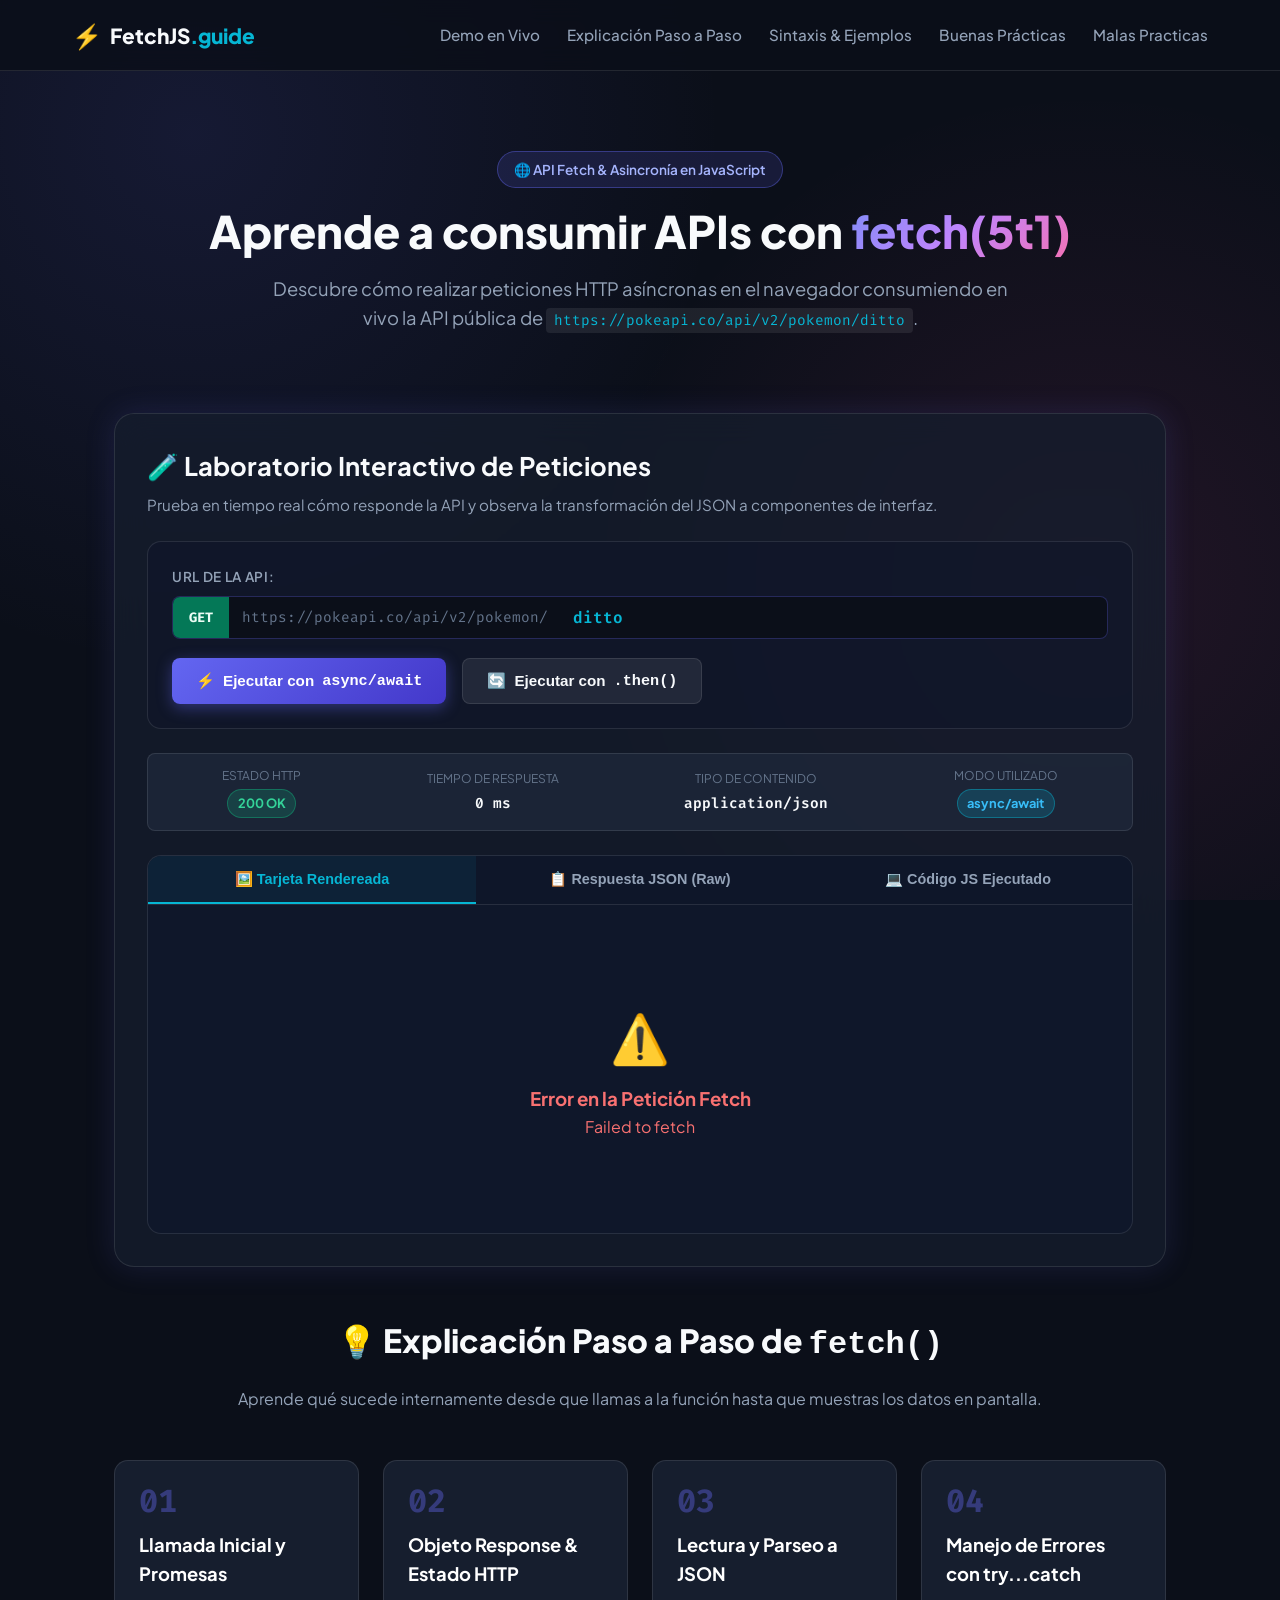
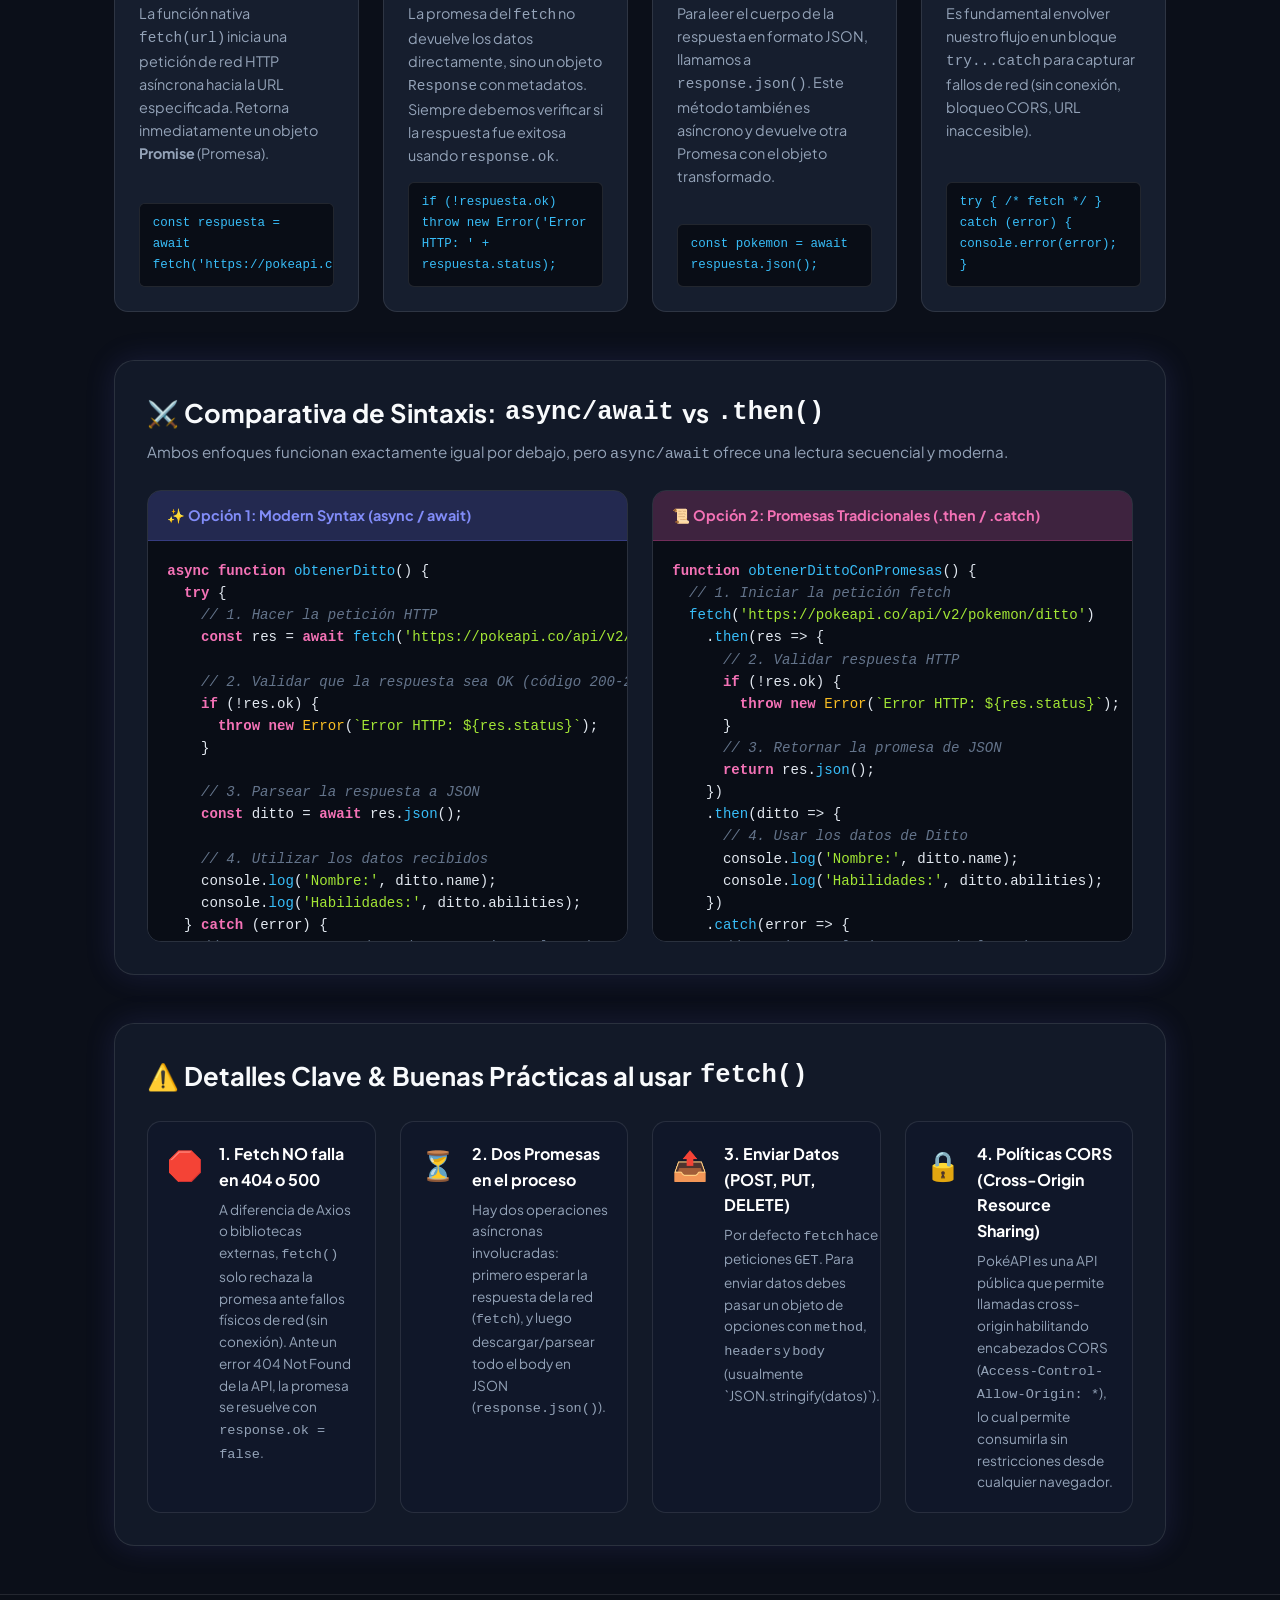
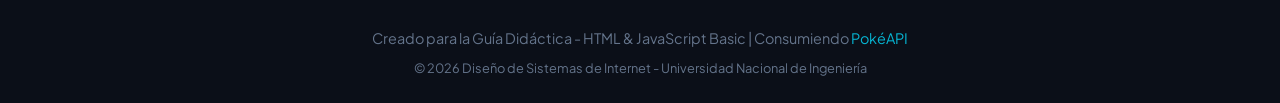
==== commit 3a6a4ffc: "add comandos docker y cambios 5t1" ====
--- a/index.html
+++ b/index.html
@@ -41,7 +41,7 @@
         <!-- Hero Section -->
         <section class="hero-section">
             <div class="hero-badge">🌐 API Fetch & Asincronía en JavaScript</div>
-            <h1 class="hero-title">Aprende a consumir APIs con <span class="gradient-text">fetch()</span></h1>
+            <h1 class="hero-title">Aprende a consumir APIs con <span class="gradient-text">fetch(5t1)</span></h1>
             <p class="hero-subtitle">
                 Descubre cómo realizar peticiones HTTP asíncronas en el navegador consumiendo en vivo la API pública de
                 <code>https://pokeapi.co/api/v2/pokemon/ditto</code>.
@@ -299,7 +299,8 @@
                         <h4>3. Enviar Datos (POST, PUT, DELETE)</h4>
                         <p>Por defecto <code>fetch</code> hace peticiones <code>GET</code>. Para enviar datos debes
                             pasar un objeto de opciones con <code>method</code>, <code>headers</code> y
-                            <code>body</code> (usualmente `JSON.stringify(datos)`).</p>
+                            <code>body</code> (usualmente `JSON.stringify(datos)`).
+                        </p>
                     </div>
                 </div>
 
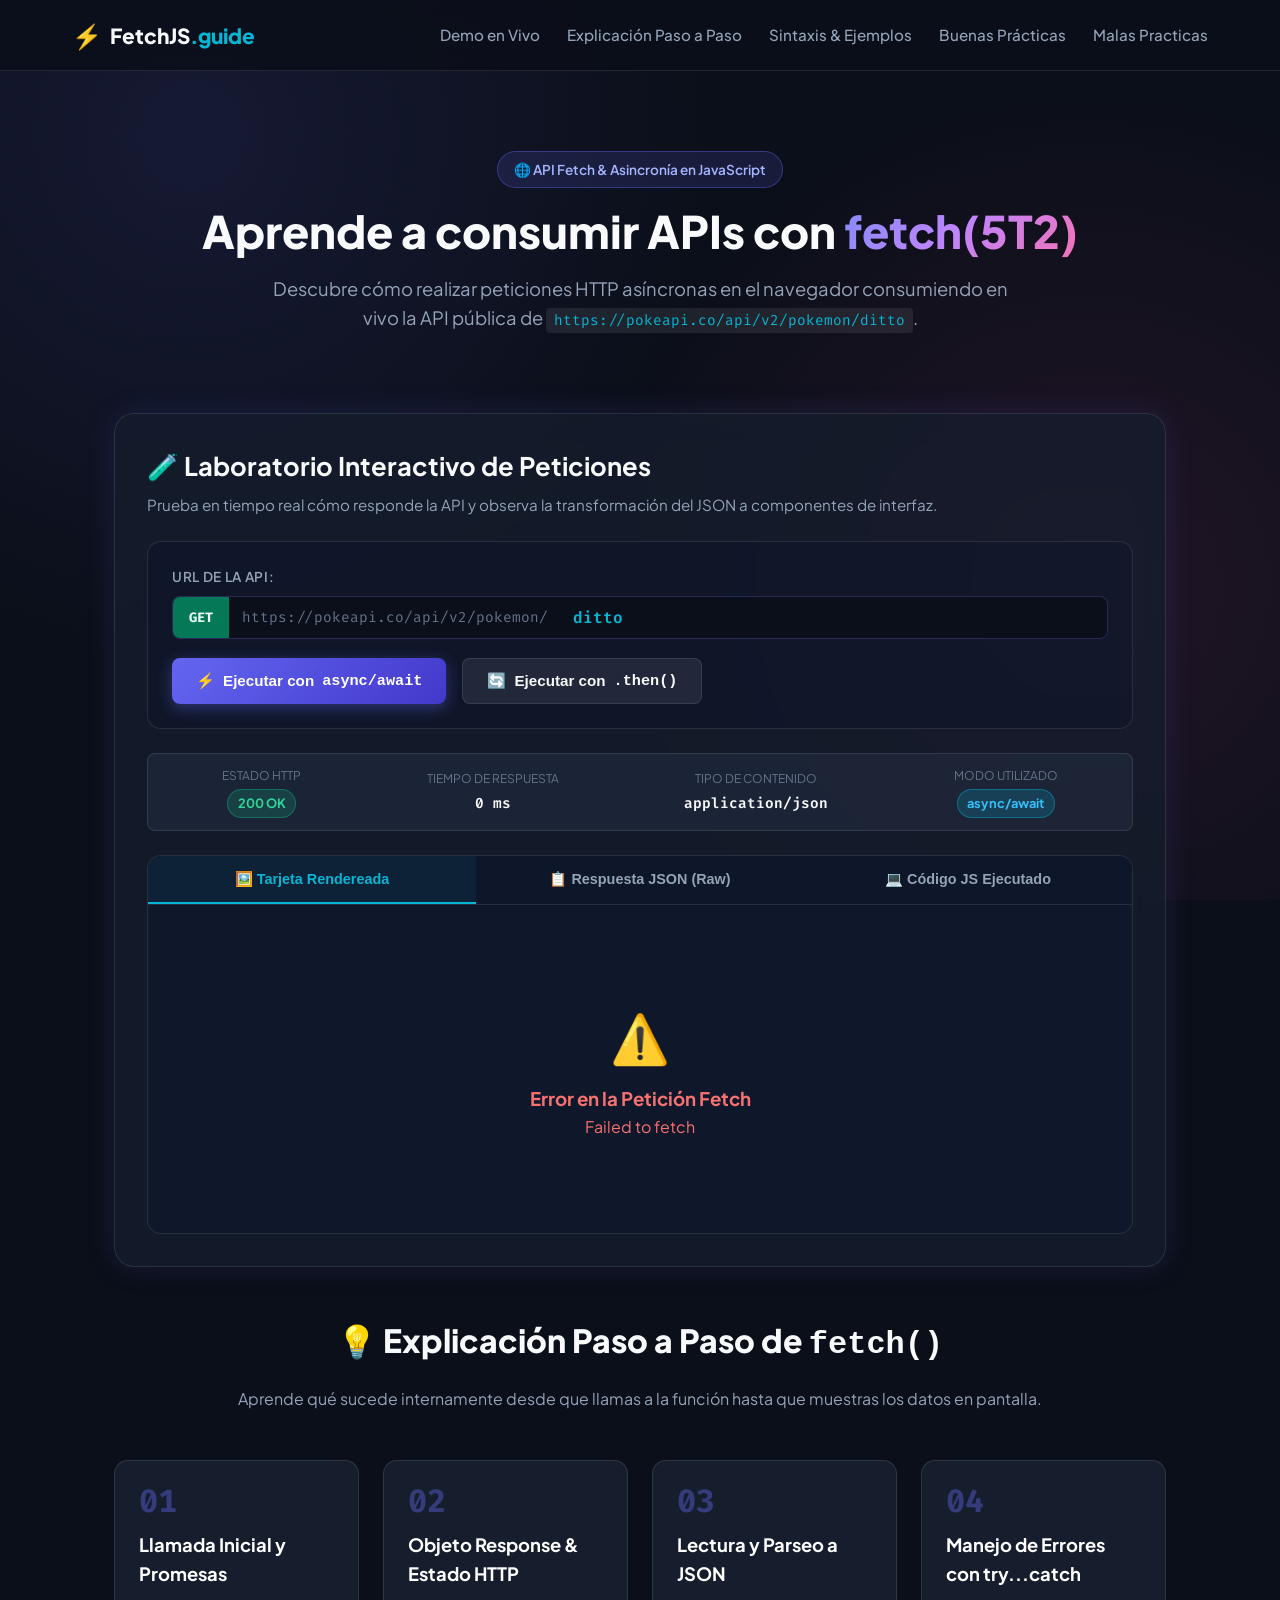
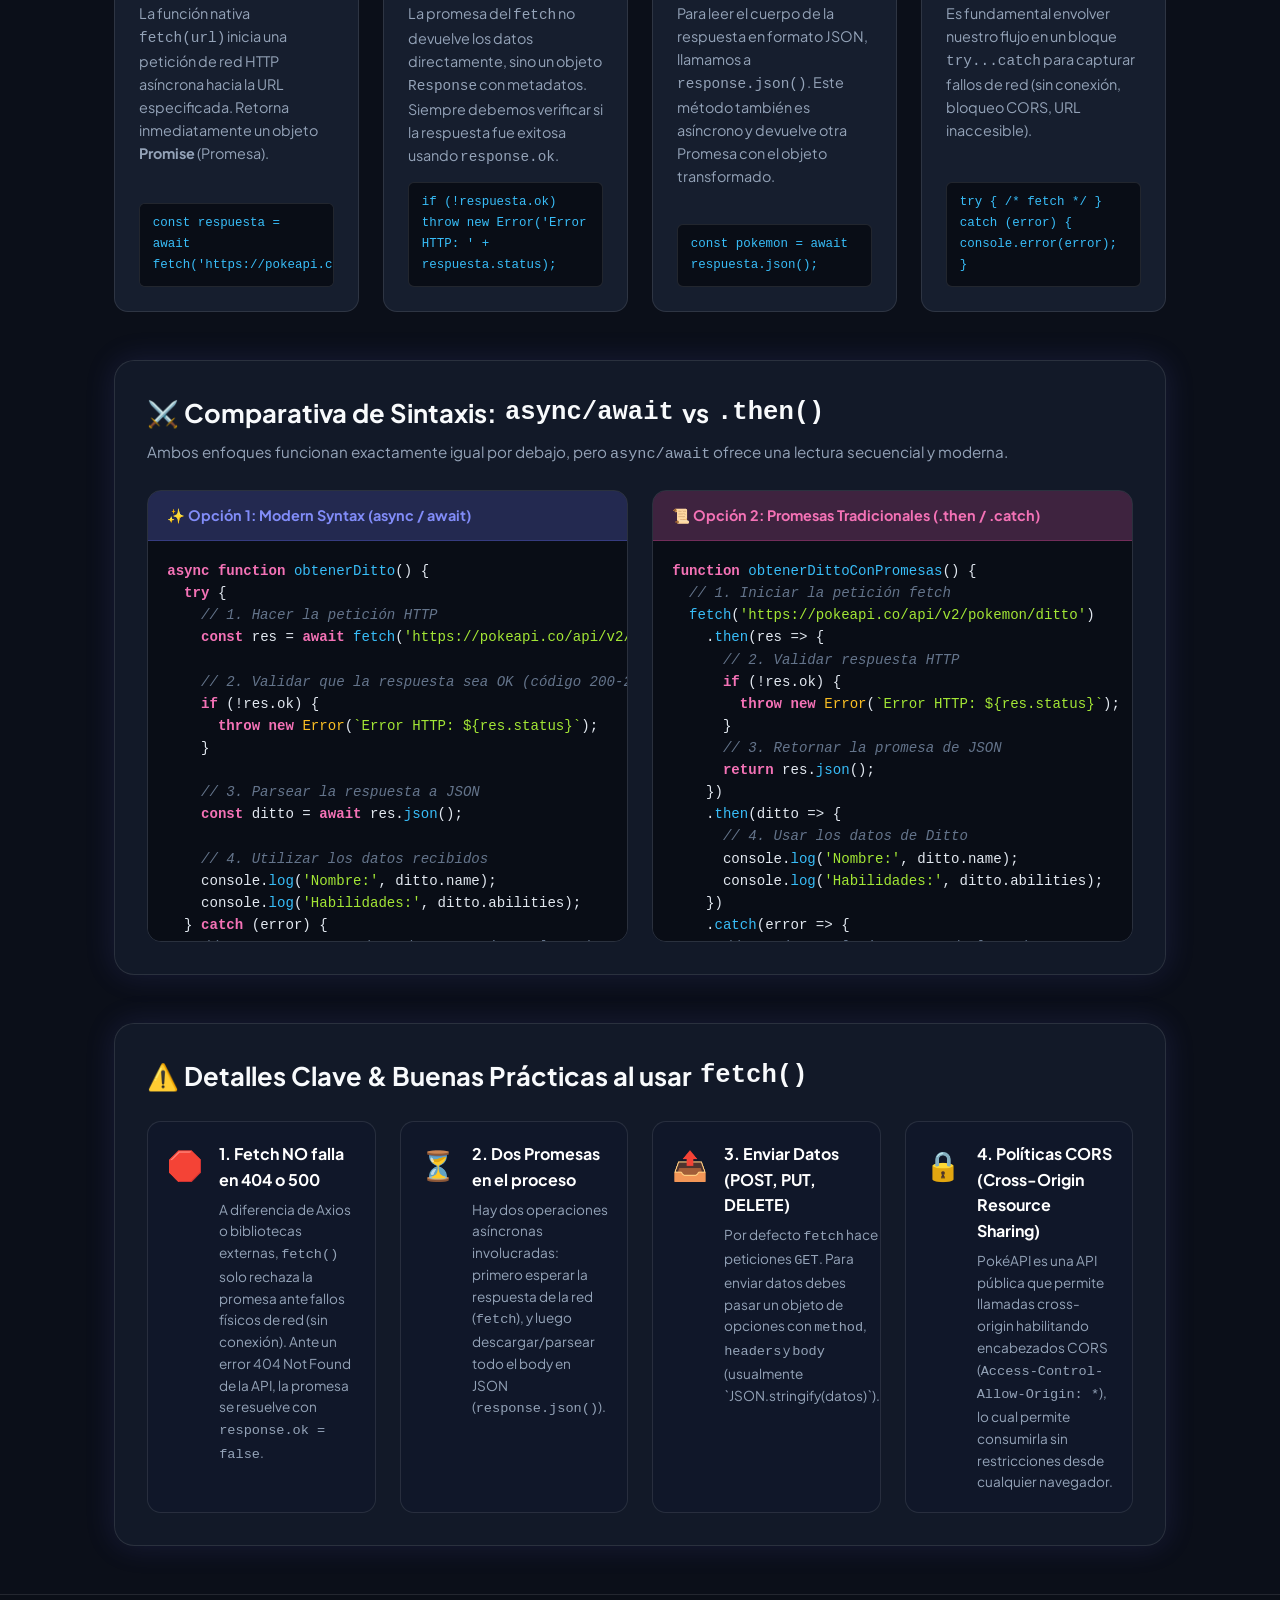
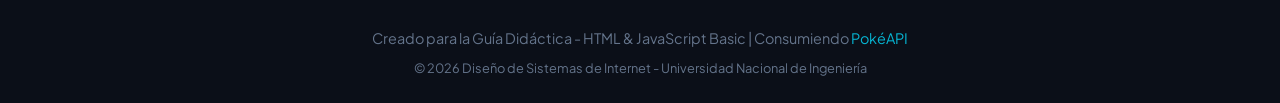
==== commit 55ca2f5a: "cambio 5 t2" ====
--- a/index.html
+++ b/index.html
@@ -41,7 +41,7 @@
         <!-- Hero Section -->
         <section class="hero-section">
             <div class="hero-badge">🌐 API Fetch & Asincronía en JavaScript</div>
-            <h1 class="hero-title">Aprende a consumir APIs con <span class="gradient-text">fetch(5t1)</span></h1>
+            <h1 class="hero-title">Aprende a consumir APIs con <span class="gradient-text">fetch(5T2)</span></h1>
             <p class="hero-subtitle">
                 Descubre cómo realizar peticiones HTTP asíncronas en el navegador consumiendo en vivo la API pública de
                 <code>https://pokeapi.co/api/v2/pokemon/ditto</code>.
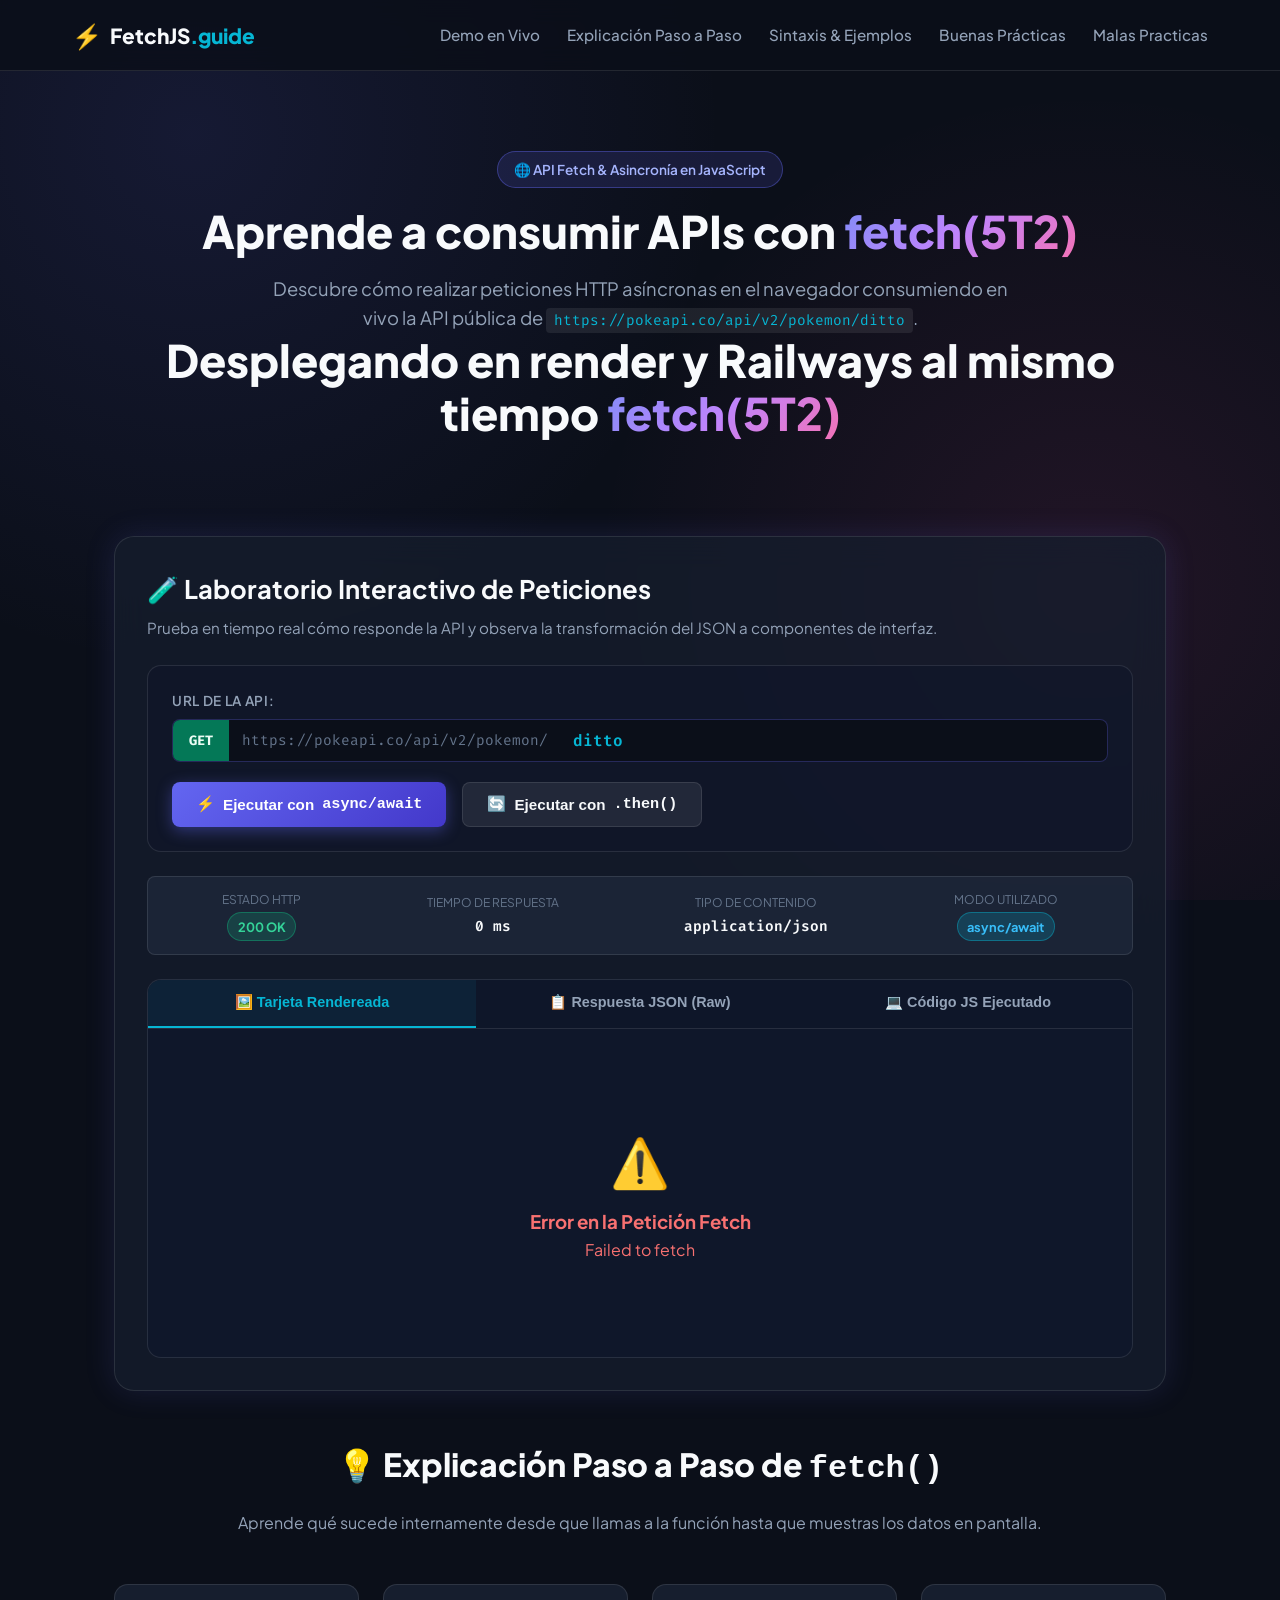
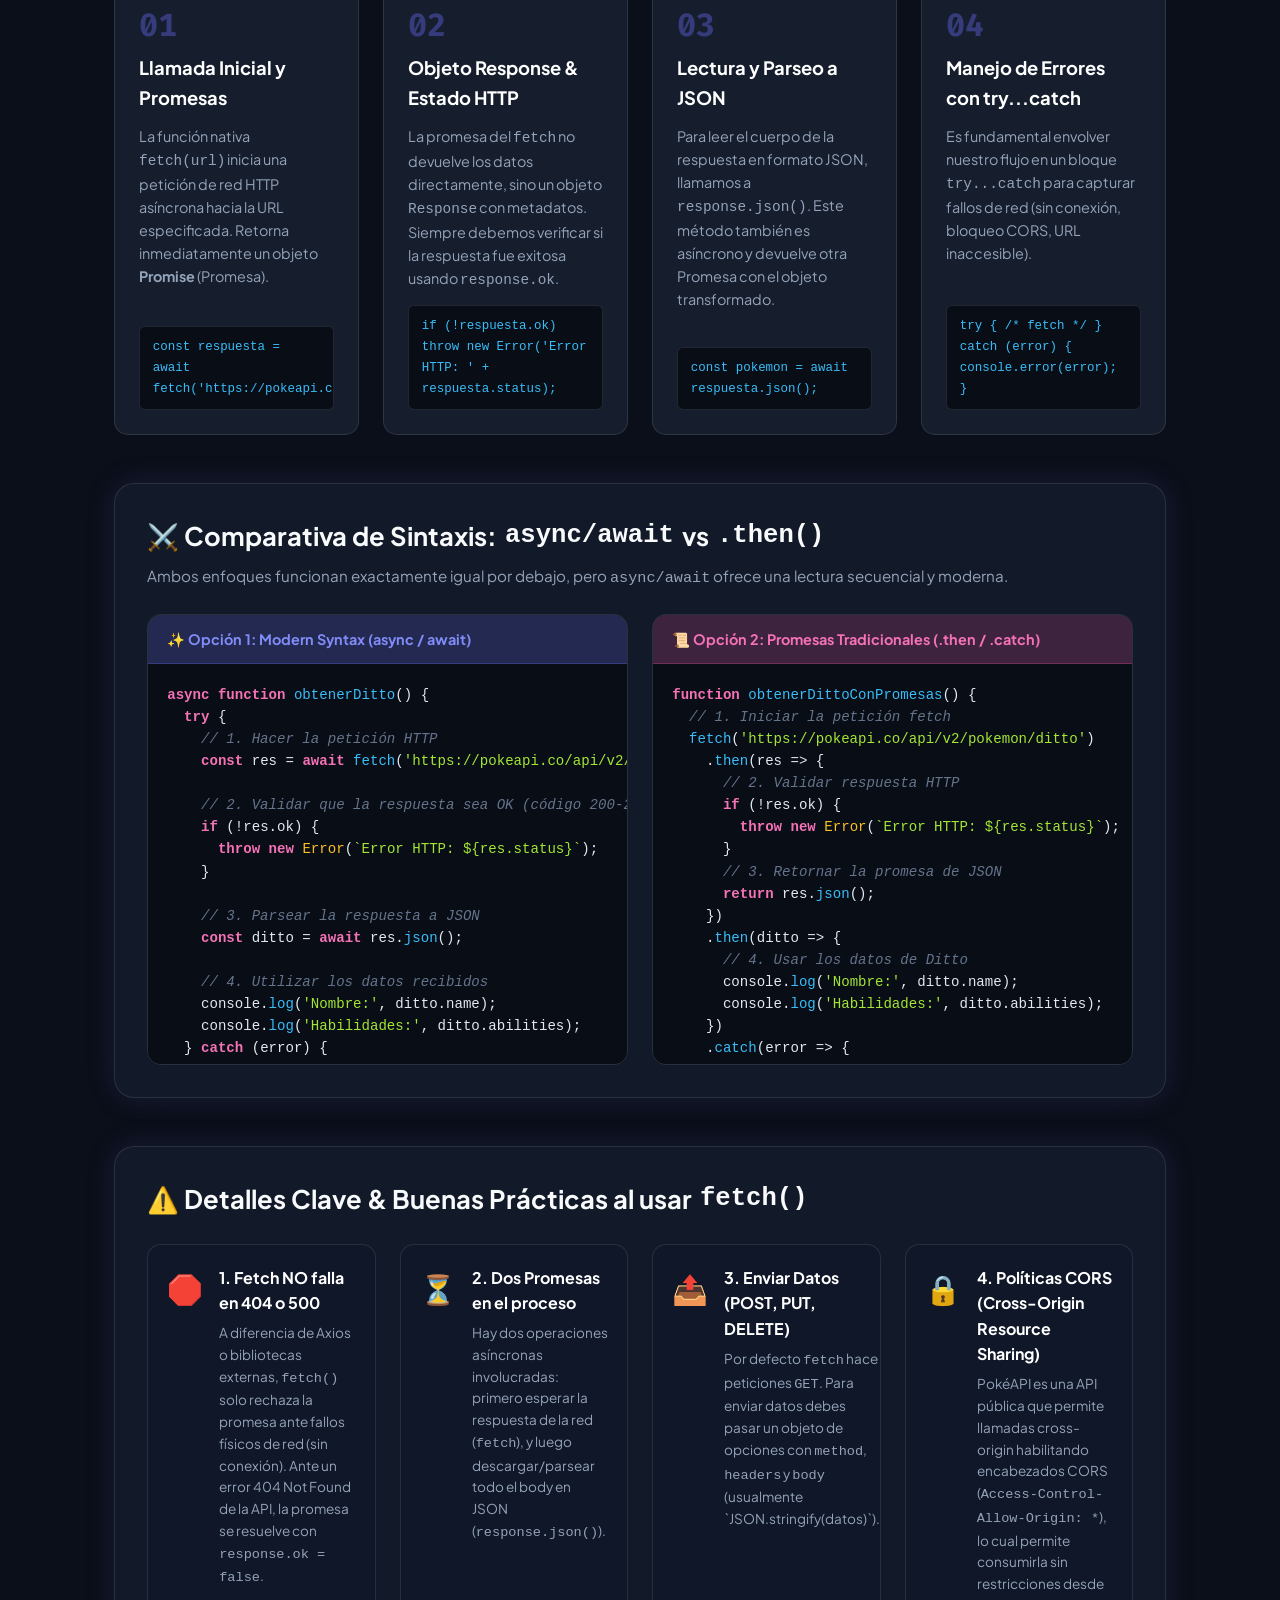
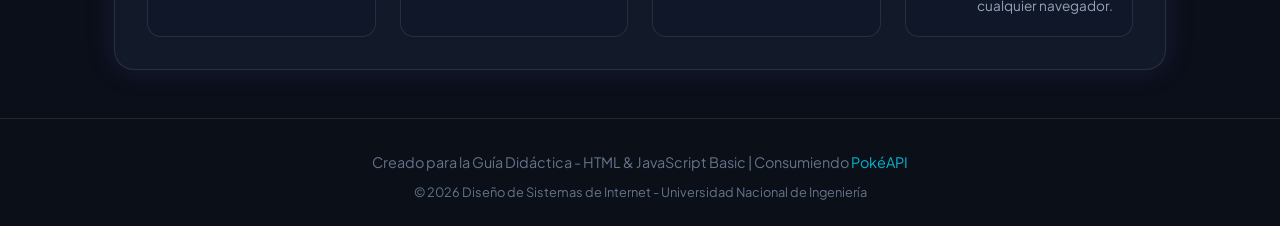
==== commit e6911f83: "test" ====
--- a/index.html
+++ b/index.html
@@ -46,6 +46,8 @@
                 Descubre cómo realizar peticiones HTTP asíncronas en el navegador consumiendo en vivo la API pública de
                 <code>https://pokeapi.co/api/v2/pokemon/ditto</code>.
             </p>
+            <h1 class="hero-title">Desplegando en render y Railways al mismo tiempo <span
+                    class="gradient-text">fetch(5T2)</span></h1>
         </section>
 
         <!-- Live Playground Section -->
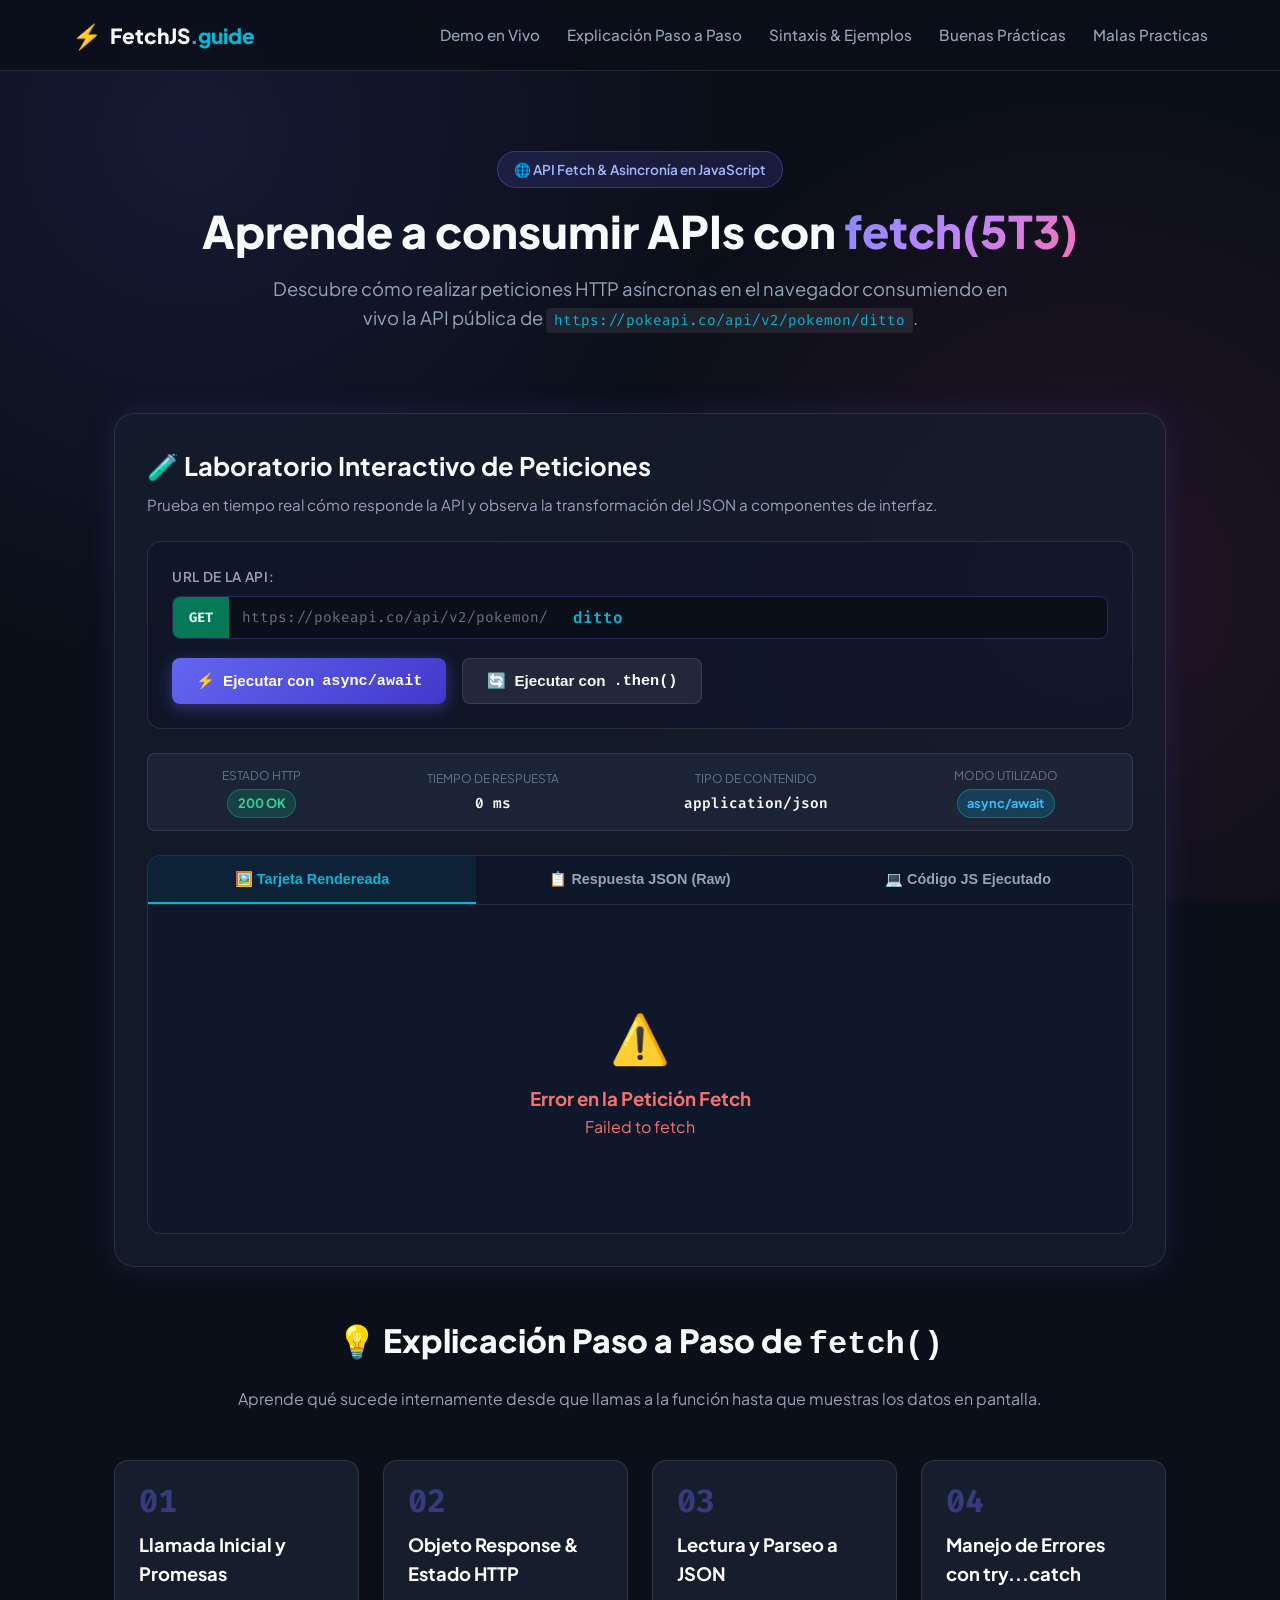
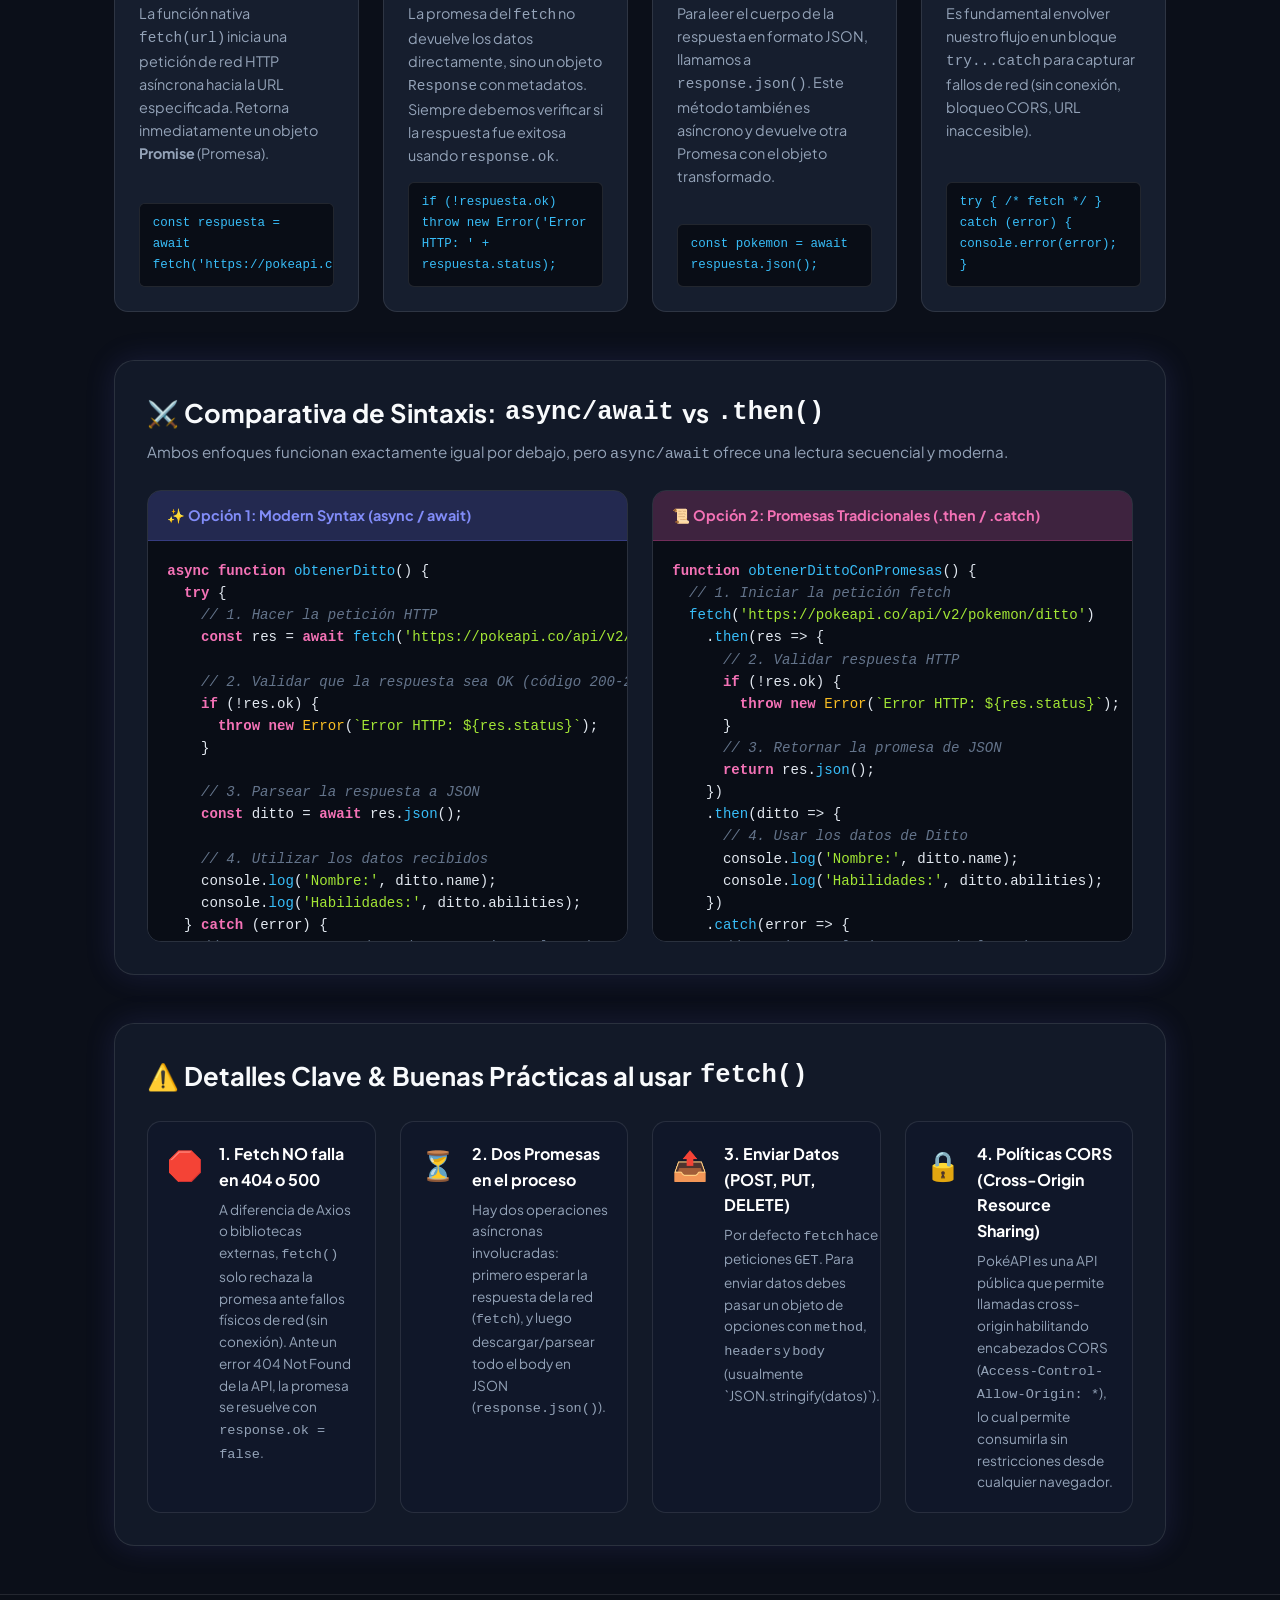
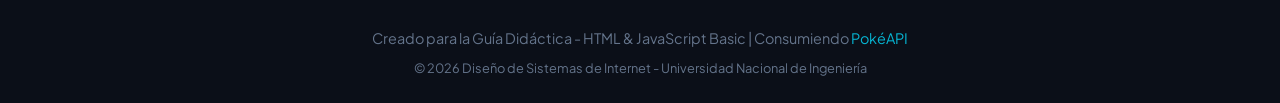
==== commit f3d6143a: "CAMBIO DE NOMBRE" ====
--- a/index.html
+++ b/index.html
@@ -41,13 +41,11 @@
         <!-- Hero Section -->
         <section class="hero-section">
             <div class="hero-badge">🌐 API Fetch & Asincronía en JavaScript</div>
-            <h1 class="hero-title">Aprende a consumir APIs con <span class="gradient-text">fetch(5T2)</span></h1>
+            <h1 class="hero-title">Aprende a consumir APIs con <span class="gradient-text">fetch(5T3)</span></h1>
             <p class="hero-subtitle">
                 Descubre cómo realizar peticiones HTTP asíncronas en el navegador consumiendo en vivo la API pública de
                 <code>https://pokeapi.co/api/v2/pokemon/ditto</code>.
             </p>
-            <h1 class="hero-title">Desplegando en render y Railways al mismo tiempo <span
-                    class="gradient-text">fetch(5T2)</span></h1>
         </section>
 
         <!-- Live Playground Section -->
